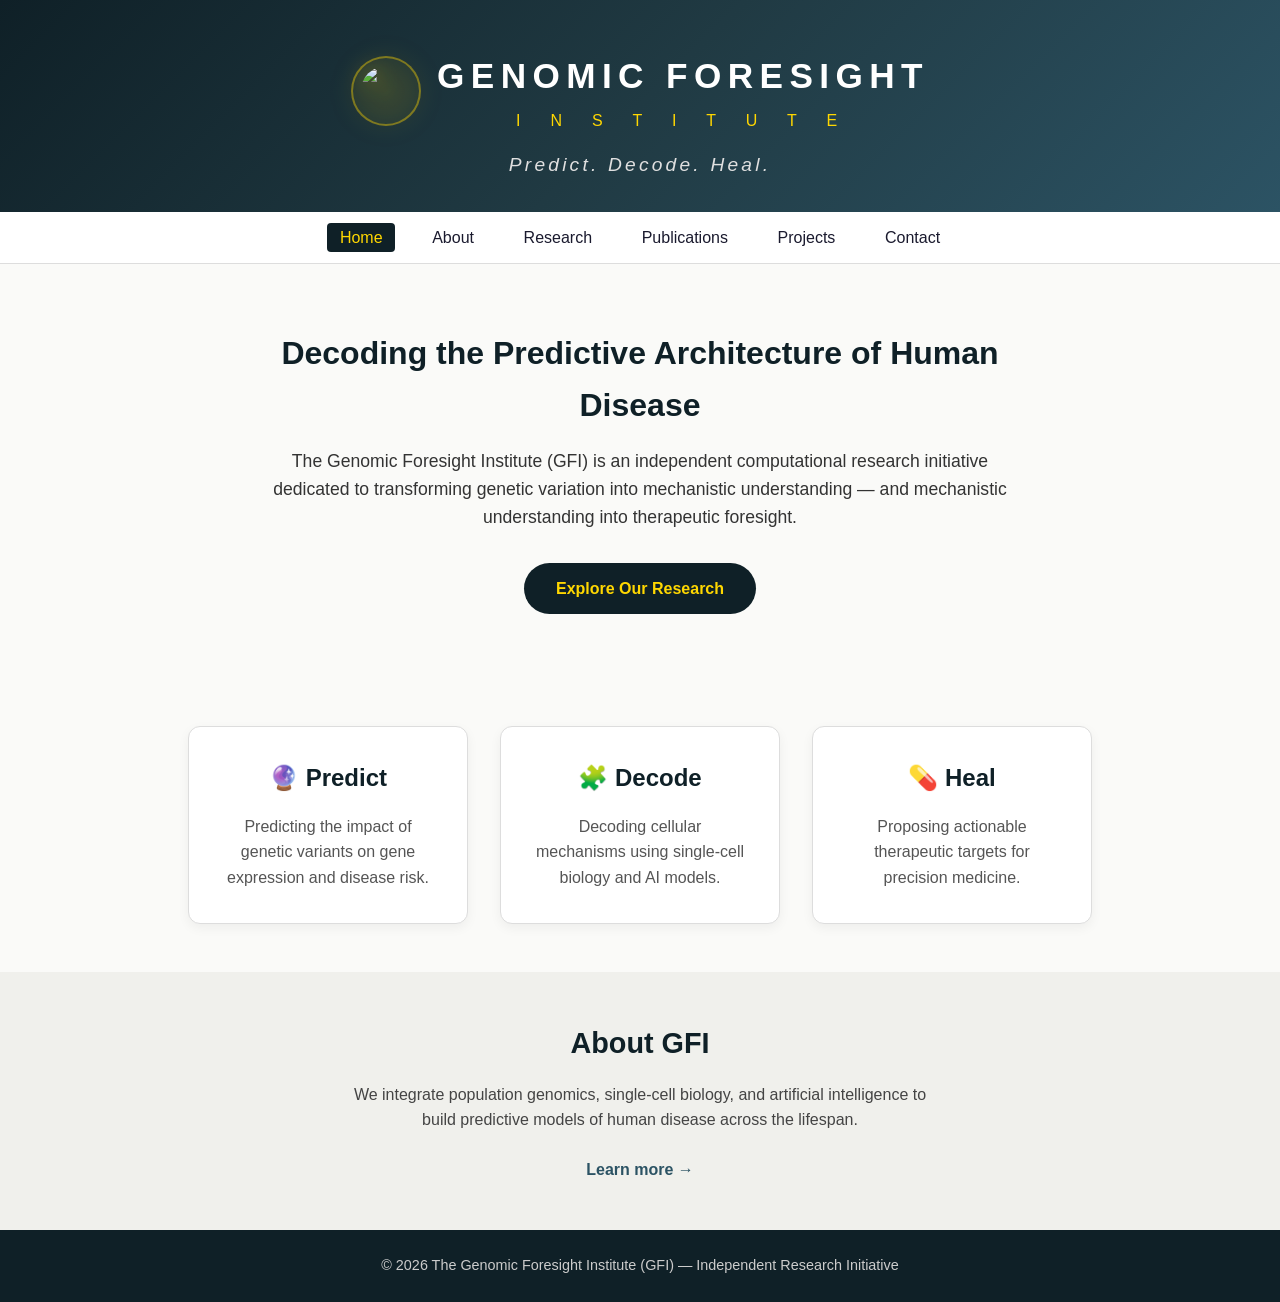
==== index.html @ 3440847d "Update index.html" ====
<!DOCTYPE html>
<html lang="en">
<head>
    <meta charset="UTF-8">
    <meta name="viewport" content="width=device-width, initial-scale=1.0">
    <title>The Genomic Foresight Institute (GFI)</title>
    <link rel="stylesheet" href="css/style.css">
</head>
<body>

    <!-- ========== HEADER WITH LOGO ========== -->
    <header>
        <div class="logo-container">
            <div class="logo">
                <img src="images/gfi-logo.png" alt="GFI Logo" class="logo-dna">
                <div class="logo-text">
                    <h1>GENOMIC FORESIGHT</h1>
                    <p>I N S T I T U T E</p>
                </div>
            </div>
        </div>
        <p class="tagline">Predict. Decode. Heal.</p>
    </header>

    <!-- ========== NAVIGATION ========== -->
    <nav>
        <ul>
            <li><a href="index.html" class="active">Home</a></li>
            <li><a href="about.html">About</a></li>
            <li><a href="research.html">Research</a></li>
            <li><a href="publications.html">Publications</a></li>
            <li><a href="projects.html">Projects</a></li>
            <li><a href="contact.html">Contact</a></li>
        </ul>
    </nav>

    <!-- ========== HERO SECTION ========== -->
    <main>
        <section class="hero">
            <h2>Decoding the Predictive Architecture of Human Disease</h2>
            <p>
                The Genomic Foresight Institute (GFI) is an independent computational research 
                initiative dedicated to transforming genetic variation into mechanistic 
                understanding — and mechanistic understanding into therapeutic foresight.
            </p>
            <a href="research.html" class="btn">Explore Our Research</a>
        </section>

        <!-- ========== THREE PILLARS ========== -->
        <section class="pillars">
            <div class="pillar">
                <h3>🔮 Predict</h3>
                <p>Predicting the impact of genetic variants on gene expression and disease risk.</p>
            </div>
            <div class="pillar">
                <h3>🧩 Decode</h3>
                <p>Decoding cellular mechanisms using single-cell biology and AI models.</p>
            </div>
            <div class="pillar">
                <h3>💊 Heal</h3>
                <p>Proposing actionable therapeutic targets for precision medicine.</p>
            </div>
        </section>

        <!-- ========== ABOUT PREVIEW ========== -->
        <section class="preview">
            <h2>About GFI</h2>
            <p>
                We integrate population genomics, single-cell biology, and artificial intelligence 
                to build predictive models of human disease across the lifespan.
            </p>
            <a href="about.html">Learn more →</a>
        </section>
    </main>

    <!-- ========== FOOTER ========== -->
    <footer>
        <p>© 2026 The Genomic Foresight Institute (GFI) — Independent Research Initiative</p>
    </footer>

</body>
</html>
---- css/style.css ----
/* ========== GENERAL STYLES ========== */
* {
    margin: 0;
    padding: 0;
    box-sizing: border-box;
}

body {
    font-family: 'Segoe UI', 'Helvetica Neue', Arial, sans-serif;
    background-color: #fafaf8;
    color: #1a1a2e;
    line-height: 1.6;
}

/* ========== HEADER & LOGO ========== */
header {
    background: linear-gradient(135deg, #0f2027, #203a43, #2c5364);
    color: #ffffff;
    text-align: center;
    padding: 3rem 1rem 2rem 1rem;
}

.logo-container {
    display: inline-block;
}

.logo {
    display: flex;
    align-items: center;
    gap: 1rem;
    justify-content: center;
}

.logo-dna {
    font-size: 3.5rem;
    filter: drop-shadow(0 0 10px rgba(255, 215, 0, 0.7));
}

.logo-text h1 {
    font-size: 2.2rem;
    letter-spacing: 0.4rem;
    font-weight: 700;
    color: #ffffff;
}

.logo-text p {
    font-size: 1rem;
    letter-spacing: 0.8rem;
    font-weight: 300;
    color: #ffd700;
    margin-top: 0.2rem;
}

.tagline {
    margin-top: 1rem;
    font-style: italic;
    font-size: 1.2rem;
    color: #e0e0e0;
    letter-spacing: 0.2rem;
}

/* ========== NAVIGATION ========== */
nav {
    background-color: #ffffff;
    border-bottom: 1px solid #dddddd;
    text-align: center;
    padding: 0.8rem 0;
    position: sticky;
    top: 0;
    z-index: 100;
}

nav ul {
    list-style: none;
    display: flex;
    flex-wrap: wrap;
    justify-content: center;
    gap: 1.5rem;
}

nav a {
    text-decoration: none;
    color: #1a1a2e;
    font-weight: 500;
    padding: 0.4rem 0.8rem;
    border-radius: 4px;
    transition: background 0.3s;
}

nav a:hover,
nav a.active {
    background-color: #0f2027;
    color: #ffd700;
}

/* ========== HERO ========== */
.hero {
    text-align: center;
    padding: 4rem 1rem;
    max-width: 800px;
    margin: 0 auto;
}

.hero h2 {
    font-size: 2rem;
    margin-bottom: 1rem;
    color: #0f2027;
}

.hero p {
    font-size: 1.1rem;
    margin-bottom: 2rem;
    color: #333333;
}

.btn {
    display: inline-block;
    background-color: #0f2027;
    color: #ffd700;
    padding: 0.8rem 2rem;
    text-decoration: none;
    border-radius: 30px;
    font-weight: 600;
    transition: background 0.3s;
}

.btn:hover {
    background-color: #ffd700;
    color: #0f2027;
}

/* ========== THREE PILLARS ========== */
.pillars {
    display: flex;
    flex-wrap: wrap;
    justify-content: center;
    gap: 2rem;
    padding: 3rem 1rem;
    max-width: 1000px;
    margin: 0 auto;
}

.pillar {
    background-color: #ffffff;
    border: 1px solid #dddddd;
    border-radius: 12px;
    padding: 2rem;
    width: 280px;
    text-align: center;
    box-shadow: 0 4px 12px rgba(0,0,0,0.05);
    transition: transform 0.3s;
}

.pillar:hover {
    transform: translateY(-8px);
}

.pillar h3 {
    font-size: 1.5rem;
    margin-bottom: 1rem;
    color: #0f2027;
}

.pillar p {
    color: #555555;
}

/* ========== PREVIEW ========== */
.preview {
    text-align: center;
    padding: 3rem 1rem;
    background-color: #f0f0ec;
}

.preview h2 {
    font-size: 1.8rem;
    margin-bottom: 1rem;
    color: #0f2027;
}

.preview p {
    max-width: 600px;
    margin: 0 auto 1.5rem auto;
    color: #444444;
}

.preview a {
    color: #2c5364;
    font-weight: 600;
    text-decoration: none;
}

.preview a:hover {
    text-decoration: underline;
}

/* ========== FOOTER ========== */
footer {
    background-color: #0f2027;
    color: #cccccc;
    text-align: center;
    padding: 1.5rem 1rem;
    font-size: 0.9rem;
}
/* ========== PAGE HEADER ========== */
.page-header {
    text-align: center;
    padding: 3rem 1rem 1rem 1rem;
}

.page-header h2 {
    font-size: 2.2rem;
    color: #0f2027;
    margin-bottom: 0.5rem;
}

.page-header p {
    color: #555555;
    font-size: 1.1rem;
}

/* ========== CONTENT SECTION ========== */
.content-section {
    max-width: 800px;
    margin: 0 auto;
    padding: 2rem 1rem;
}

.content-section h3 {
    font-size: 1.5rem;
    color: #0f2027;
    margin-bottom: 1rem;
    border-bottom: 2px solid #ffd700;
    display: inline-block;
    padding-bottom: 0.3rem;
}

.content-section p {
    color: #333333;
    margin-bottom: 1rem;
    font-size: 1.05rem;
}

/* ========== APPROACH LIST ========== */
.approach-list {
    list-style: none;
    padding: 0;
}

.approach-list li {
    background-color: #ffffff;
    border: 1px solid #dddddd;
    border-radius: 8px;
    padding: 1rem;
    margin-bottom: 0.8rem;
    box-shadow: 0 2px 6px rgba(0,0,0,0.04);
}

.approach-list strong {
    color: #2c5364;
}

/* ========== FOUNDER BOX ========== */
.founder-box {
    background-color: #f0f0ec;
    border-radius: 12px;
    padding: 2rem;
}

.founder-details h4 {
    font-size: 1.4rem;
    color: #0f2027;
    margin-bottom: 0.3rem;
}

.founder-role {
    color: #c9a227;
    font-weight: 600;
    letter-spacing: 0.05rem;
    margin-bottom: 1rem;
}

/* ========== CONTACT GRID ========== */
.contact-grid {
    display: flex;
    flex-wrap: wrap;
    justify-content: center;
    gap: 1.5rem;
    max-width: 900px;
    margin: 2rem auto;
    padding: 0 1rem;
}

.contact-card {
    background-color: #ffffff;
    border: 1px solid #dddddd;
    border-radius: 12px;
    padding: 1.5rem;
    width: 250px;
    text-align: center;
    box-shadow: 0 4px 12px rgba(0,0,0,0.05);
    transition: transform 0.3s;
}

.contact-card:hover {
    transform: translateY(-6px);
}

.contact-card h3 {
    font-size: 1.2rem;
    color: #0f2027;
    margin-bottom: 0.8rem;
}

.contact-card a {
    color: #2c5364;
    text-decoration: none;
    font-weight: 500;
    word-break: break-all;
}

.contact-card a:hover {
    text-decoration: underline;
    color: #c9a227;
}

/* ========== RESEARCH GRID ========== */
.research-grid {
    display: flex;
    flex-wrap: wrap;
    justify-content: center;
    gap: 1.5rem;
    max-width: 1000px;
    margin: 2rem auto;
    padding: 0 1rem;
}

.research-card {
    background-color: #ffffff;
    border: 1px solid #dddddd;
    border-radius: 12px;
    padding: 1.8rem;
    width: 280px;
    box-shadow: 0 4px 12px rgba(0,0,0,0.05);
    transition: transform 0.3s;
}

.research-card:hover {
    transform: translateY(-6px);
}

.research-card h3 {
    font-size: 1.3rem;
    color: #0f2027;
    margin-bottom: 0.8rem;
}

.research-card p {
    color: #555555;
    font-size: 0.95rem;
}

/* ========== FLAGSHIP PROJECT ========== */
.flagship {
    background-color: #f0f0ec;
    padding: 3rem 1rem;
    margin-top: 2rem;
}

.flagship-header {
    display: flex;
    align-items: center;
    justify-content: center;
    gap: 1rem;
    flex-wrap: wrap;
    margin-bottom: 2rem;
}

.flagship-header h2 {
    font-size: 2rem;
    color: #0f2027;
}

.status-badge {
    background-color: #c9a227;
    color: #ffffff;
    padding: 0.3rem 1rem;
    border-radius: 20px;
    font-size: 0.85rem;
    font-weight: 600;
    letter-spacing: 0.05rem;
}

.flagship-content {
    max-width: 850px;
    margin: 0 auto;
}

.flagship-content h3 {
    font-size: 1.6rem;
    color: #0f2027;
    text-align: center;
    margin-bottom: 0.5rem;
}

.flagship-subtitle {
    text-align: center;
    font-style: italic;
    color: #2c5364;
    font-size: 1.1rem;
    margin-bottom: 2rem;
}

.flagship-description p {
    color: #333333;
    margin-bottom: 1.2rem;
    font-size: 1.05rem;
}

.component-list {
    list-style: none;
    padding: 0;
    margin-bottom: 2rem;
}

.component-list li {
    background-color: #ffffff;
    border-left: 4px solid #c9a227;
    border-radius: 8px;
    padding: 1rem 1.2rem;
    margin-bottom: 0.8rem;
    box-shadow: 0 2px 6px rgba(0,0,0,0.04);
}

.component-list strong {
    color: #0f2027;
}

/* ========== WORKFLOW ========== */
.workflow {
    background-color: #ffffff;
    border-radius: 12px;
    padding: 1.5rem;
    margin-bottom: 1.5rem;
    box-shadow: 0 4px 12px rgba(0,0,0,0.05);
}

.workflow h4 {
    font-size: 1.2rem;
    color: #0f2027;
    margin-bottom: 1.2rem;
    text-align: center;
}

.workflow-steps {
    display: flex;
    flex-wrap: wrap;
    align-items: center;
    justify-content: center;
    gap: 0.8rem;
}

.step {
    background-color: #f0f0ec;
    border-radius: 8px;
    padding: 1rem;
    text-align: center;
    width: 150px;
}

.step-number {
    display: inline-block;
    background-color: #0f2027;
    color: #ffd700;
    width: 28px;
    height: 28px;
    border-radius: 50%;
    line-height: 28px;
    font-weight: 700;
    margin-bottom: 0.5rem;
}

.step p {
    font-size: 0.85rem;
    color: #444444;
    margin: 0;
}

.step-arrow {
    font-size: 1.5rem;
    color: #c9a227;
    font-weight: 700;
}

/* ========== CONFERENCE NOTE ========== */
.conference-note {
    background-color: #fff8e1;
    border: 1px solid #c9a227;
    border-radius: 8px;
    padding: 1rem 1.5rem;
    text-align: center;
}

.conference-note p {
    margin: 0;
    color: #333333;
}

.conference-note strong {
    color: #0f2027;
}

/* ========== PROJECTS GRID ========== */
.projects-grid {
    display: flex;
    flex-wrap: wrap;
    justify-content: center;
    gap: 1.5rem;
    max-width: 1100px;
    margin: 2rem auto;
    padding: 0 1rem;
}

.project-card {
    background-color: #ffffff;
    border: 1px solid #dddddd;
    border-radius: 12px;
    padding: 1.5rem;
    width: 480px;
    box-shadow: 0 4px 12px rgba(0,0,0,0.05);
    transition: transform 0.3s;
}

.project-card:hover {
    transform: translateY(-6px);
}

.project-header {
    display: flex;
    gap: 0.5rem;
    flex-wrap: wrap;
    margin-bottom: 1rem;
}

.project-tag {
    font-size: 0.75rem;
    font-weight: 600;
    padding: 0.25rem 0.7rem;
    border-radius: 20px;
    letter-spacing: 0.03rem;
}

.tag-ml {
    background-color: #e3f2fd;
    color: #1565c0;
}

.tag-neuro {
    background-color: #f3e5f5;
    color: #7b1fa2;
}

.tag-immuno {
    background-color: #e8f5e9;
    color: #2e7d32;
}

.tag-compbio {
    background-color: #fff3e0;
    color: #e65100;
}

.tag-medicine {
    background-color: #fce4ec;
    color: #c62828;
}

.project-card h3 {
    font-size: 1.15rem;
    color: #0f2027;
    margin-bottom: 0.8rem;
    line-height: 1.4;
}

.project-card p {
    color: #555555;
    font-size: 0.95rem;
    margin-bottom: 1rem;
}

.project-tools {
    display: flex;
    flex-wrap: wrap;
    gap: 0.4rem;
}

.project-tools span {
    background-color: #f0f0ec;
    color: #333333;
    font-size: 0.8rem;
    padding: 0.2rem 0.6rem;
    border-radius: 4px;
}

/* ========== SKILLS ========== */
.skills-container {
    display: flex;
    flex-wrap: wrap;
    gap: 1rem;
    margin-top: 1rem;
}

.skill-category {
    background-color: #ffffff;
    border: 1px solid #dddddd;
    border-radius: 8px;
    padding: 1rem 1.2rem;
    width: 220px;
}

.skill-category h4 {
    color: #0f2027;
    font-size: 1rem;
    margin-bottom: 0.5rem;
    border-bottom: 2px solid #ffd700;
    display: inline-block;
    padding-bottom: 0.2rem;
}

.skill-category p {
    color: #555555;
    font-size: 0.9rem;
    margin: 0;
}

/* ========== PROJECTS GRID — UPDATED ========== */
.projects-grid {
    display: flex;
    flex-wrap: wrap;
    justify-content: center;
    gap: 2.5rem;                    /* فاصله بین کارت‌ها */
    max-width: 1150px;
    margin: 3rem auto;               /* فاصله از بالا و پایین */
    padding: 0 2rem;                 /* فاصله از حاشیه‌های چپ و راست */
}

.project-card {
    background-color: #ffffff;
    border: 2px solid #e0e0e0;       /* خط دور کارت واضح‌تر */
    border-radius: 14px;
    padding: 1.8rem;
    width: 100%;
    max-width: 500px;
    box-shadow: 0 4px 14px rgba(0,0,0,0.06);
    transition: transform 0.3s, border-color 0.3s, box-shadow 0.3s;
    position: relative;
}

.project-card:hover {
    transform: translateY(-8px);
    border-color: #c9a227;           /* خط طلایی هنگام هاور */
    box-shadow: 0 8px 20px rgba(0,0,0,0.1);
}

/* خط جداکننده داخلی بین هدر و متن */
.project-header {
    display: flex;
    gap: 0.5rem;
    flex-wrap: wrap;
    margin-bottom: 1.2rem;
    padding-bottom: 1rem;
    border-bottom: 1px solid #eeeeee;  /* خط ظریف داخل کارت */
}

.project-card h3 {
    font-size: 1.15rem;
    color: #0f2027;
    margin-bottom: 0.8rem;
    line-height: 1.5;
}

.project-card p {
    color: #555555;
    font-size: 0.95rem;
    margin-bottom: 1.2rem;
    line-height: 1.7;
}

/* خط جداکننده قبل از ابزارها */
.project-tools {
    display: flex;
    flex-wrap: wrap;
    gap: 0.5rem;
    padding-top: 1rem;
    border-top: 1px solid #eeeeee;   /* خط ظریف داخل کارت */
}

.project-tools span {
    background-color: #f5f5f2;
    color: #333333;
    font-size: 0.8rem;
    padding: 0.3rem 0.7rem;
    border-radius: 4px;
    border: 1px solid #e0e0e0;
}

/* ========== PAGE HEADER ========== */
.page-header {
    text-align: center;
    padding: 3.5rem 2rem 1.5rem 2rem;
    background-color: #fafaf8;
    border-bottom: 1px solid #e0e0e0;
    margin-bottom: 1rem;
}

.page-header h2 {
    font-size: 2.4rem;
    color: #0f2027;
    margin-bottom: 0.8rem;
    letter-spacing: 0.05rem;
}

.page-header p {
    color: #555555;
    font-size: 1.15rem;
    max-width: 600px;
    margin: 0 auto;
    line-height: 1.7;
}

/* ========== CONTENT SECTION ========== */
.content-section {
    max-width: 850px;
    margin: 0 auto;
    padding: 2.5rem 2rem;
}

.content-section h3 {
    font-size: 1.5rem;
    color: #0f2027;
    margin-bottom: 1.2rem;
    border-bottom: 3px solid #ffd700;
    display: inline-block;
    padding-bottom: 0.4rem;
}

.content-section p {
    color: #333333;
    margin-bottom: 1.2rem;
    font-size: 1.05rem;
    line-height: 1.8;
}

/* ========== SECTION NOTE ========== */
.section-note {
    color: #888888;
    font-size: 0.9rem;
    font-style: italic;
    margin-bottom: 1.5rem;
    border-left: 3px solid #c9a227;
    padding-left: 1rem;
}

/* ========== AFFILIATION BOX ========== */
.affiliation-box {
    background-color: #f0f0ec;
    border-left: 4px solid #c9a227;
    border-radius: 8px;
    padding: 1rem 1.5rem;
    margin: 1rem 0;
}

.affiliation-box p {
    margin: 0;
    color: #333333;
    line-height: 1.6;
}

.affiliation-box strong {
    color: #0f2027;
    font-size: 1.1rem;
}

/* ========== AFFILIATION NOTE ========== */
.affiliation-note {
    margin-top: 1.2rem;
    font-size: 0.9rem;
    color: #666666;
    line-height: 1.7;
    background-color: #fafaf8;
    border-radius: 8px;
    padding: 1rem 1.2rem;
    border: 1px solid #e0e0e0;
}

/* ========== PUBLICATIONS ========== */
.publication-list {
    margin-top: 1rem;
}

.publication-item {
    display: flex;
    gap: 1.2rem;
    background-color: #ffffff;
    border: 2px solid #e0e0e0;
    border-radius: 14px;
    padding: 1.5rem;
    margin-bottom: 1.5rem;
    box-shadow: 0 4px 14px rgba(0,0,0,0.06);
    transition: transform 0.3s, border-color 0.3s, box-shadow 0.3s;
}

.publication-item:hover {
    transform: translateY(-5px);
    border-color: #c9a227;
    box-shadow: 0 8px 20px rgba(0,0,0,0.1);
}

.pub-year {
    background-color: #0f2027;
    color: #ffd700;
    font-weight: 700;
    font-size: 0.9rem;
    padding: 0.3rem 0.9rem;
    border-radius: 20px;
    height: fit-content;
    white-space: nowrap;
    flex-shrink: 0;
}

.pub-content h4 {
    font-size: 1.1rem;
    color: #0f2027;
    margin-bottom: 0.4rem;
    line-height: 1.5;
}

.pub-authors {
    color: #555555;
    font-size: 0.95rem;
    margin-bottom: 0.3rem;
}

.pub-venue {
    color: #888888;
    font-size: 0.85rem;
    font-style: italic;
    margin-bottom: 0.8rem;
    padding-bottom: 0.8rem;
    border-bottom: 1px solid #eeeeee;
}

.pub-links {
    display: flex;
    gap: 1.5rem;
    flex-wrap: wrap;
}

.pub-links a {
    color: #2c5364;
    text-decoration: none;
    font-weight: 500;
    font-size: 0.9rem;
}

.pub-links a:hover {
    text-decoration: underline;
    color: #c9a227;
}

.pub-status {
    color: #c9a227;
    font-weight: 600;
    font-size: 0.9rem;
}

/* ========== CONTACT GRID ========== */
.contact-grid {
    display: flex;
    flex-wrap: wrap;
    justify-content: center;
    gap: 2.5rem;
    max-width: 1000px;
    margin: 3rem auto;
    padding: 0 2rem;
}

.contact-card {
    background-color: #ffffff;
    border: 2px solid #e0e0e0;
    border-radius: 14px;
    padding: 1.8rem;
    width: 100%;
    max-width: 280px;
    text-align: center;
    box-shadow: 0 4px 14px rgba(0,0,0,0.06);
    transition: transform 0.3s, border-color 0.3s, box-shadow 0.3s;
}

.contact-card:hover {
    transform: translateY(-8px);
    border-color: #c9a227;
    box-shadow: 0 8px 20px rgba(0,0,0,0.1);
}

.contact-card h3 {
    font-size: 1.2rem;
    color: #0f2027;
    margin-bottom: 0.8rem;
    padding-bottom: 0.8rem;
    border-bottom: 1px solid #eeeeee;
}

.contact-card a {
    color: #2c5364;
    text-decoration: none;
    font-weight: 500;
    word-break: break-all;
}

.contact-card a:hover {
    text-decoration: underline;
    color: #c9a227;
}

/* ========== LOGO EMOJI ENHANCED ========== */
.logo-dna {
    font-size: 3.8rem;
    display: inline-block;
    background: radial-gradient(circle, rgba(255,215,0,0.15), rgba(255,215,0,0.02));
    border: 2px solid rgba(255, 215, 0, 0.4);
    border-radius: 50%;
    padding: 0.6rem;
    line-height: 1;
    filter: drop-shadow(0 0 12px rgba(255, 215, 0, 0.5));
    transition: transform 0.4s ease, border-color 0.4s ease, box-shadow 0.4s ease;
}

.logo:hover .logo-dna {
    transform: rotate(15deg) scale(1.08);
    border-color: #ffd700;
    box-shadow: 0 0 20px rgba(255, 215, 0, 0.4);
}

/* ========== LOGO ENHANCED WITH DNA IMAGE ========== */
.logo-dna {
    display: inline-block;
    width: 70px;
    height: 70px;
    background-image: url('data:image/svg+xml;utf8,<svg xmlns="http://www.w3.org/2000/svg" viewBox="0 0 100 100"><g fill="none" stroke="%23ffd700" stroke-width="4" stroke-linecap="round"><path d="M20,10 Q40,25 20,40 Q0,55 20,70 Q40,85 20,100"/><path d="M40,10 Q20,25 40,40 Q60,55 40,70 Q20,85 40,100"/></g><g stroke="%23c9a227" stroke-width="2"><line x1="22" y1="20" x2="38" y2="20"/><line x1="18" y1="35" x2="42" y2="35"/><line x1="22" y1="50" x2="38" y2="50"/><line x1="18" y1="65" x2="42" y2="65"/><line x1="22" y1="80" x2="38" y2="80"/><line x1="18" y1="95" x2="42" y2="95"/></g></svg>');
    background-size: contain;
    background-repeat: no-repeat;
    background-position: center;
    font-size: 0; /* ایموجی مخفی شود */
    border-radius: 50%;
    padding: 0;
    filter: drop-shadow(0 0 10px rgba(255, 215, 0, 0.6));
    transition: transform 0.4s ease, filter 0.4s ease;
}

.logo:hover .logo-dna {
    transform: rotate(20deg) scale(1.1);
    filter: drop-shadow(0 0 18px rgba(255, 215, 0, 0.9));
}

/* ========== LOGO IMAGE ========== */
.logo-dna {
    width: 70px;
    height: 70px;
    display: inline-block;
    border-radius: 50%;
    padding: 0.5rem;
    background: radial-gradient(circle, rgba(255,215,0,0.1), rgba(255,215,0,0.02));
    border: 2px solid rgba(255, 215, 0, 0.4);
    filter: drop-shadow(0 0 10px rgba(255, 215, 0, 0.5));
    transition: transform 0.4s ease;
}

.logo:hover .logo-dna {
    transform: rotate(15deg) scale(1.08);
}
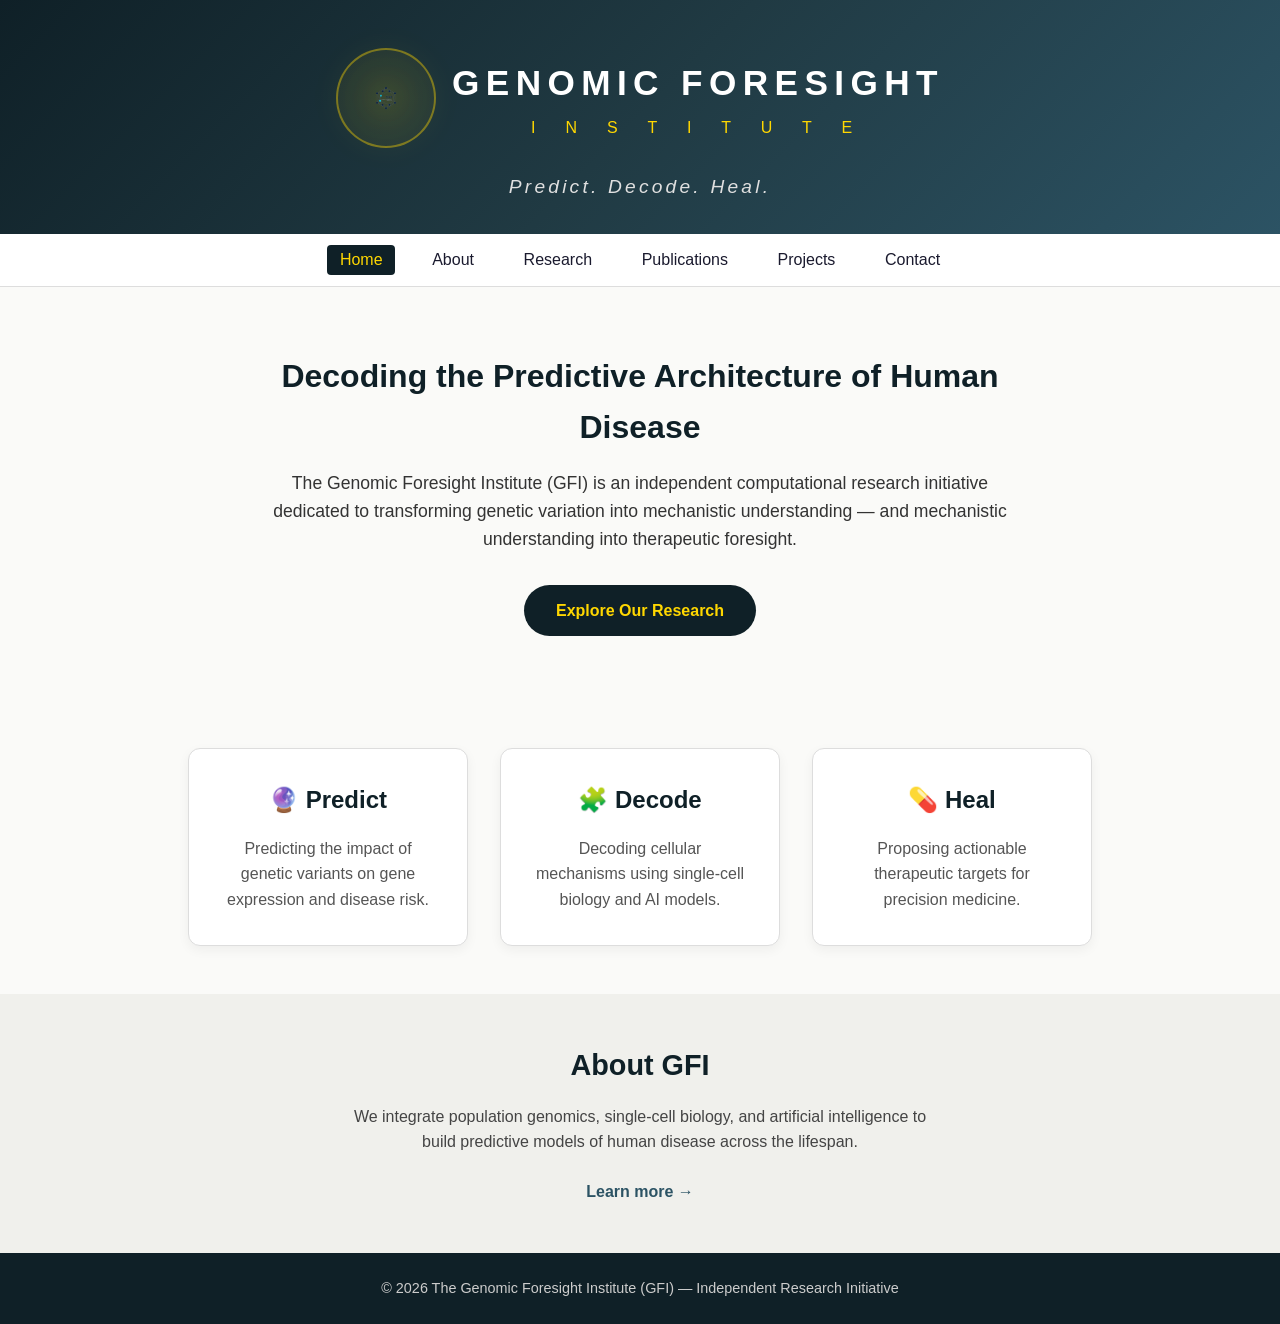
==== commit b2c443a9: "Update index.html" ====
--- a/index.html
+++ b/index.html
@@ -12,7 +12,7 @@
     <header>
         <div class="logo-container">
             <div class="logo">
-                <img src="images/gfi-logo.png" alt="GFI Logo" class="logo-dna">
+                <img src="images/logo.png" alt="GFI Logo" class="logo-dna">
                 <div class="logo-text">
                     <h1>GENOMIC FORESIGHT</h1>
                     <p>I N S T I T U T E</p>
--- a/css/style.css
+++ b/css/style.css
@@ -979,3 +979,31 @@
 .logo:hover .logo-dna {
     transform: rotate(15deg) scale(1.08);
 }
+
+/* ========== CUSTOM GFI LOGO ========== */
+.logo-dna {
+    width: 80px;
+    height: 80px;
+    object-fit: contain;
+    display: inline-block;
+    filter: drop-shadow(0 0 12px rgba(255, 215, 0, 0.4));
+    transition: transform 0.4s ease;
+}
+
+.logo:hover .logo-dna {
+    transform: scale(1.08);
+}
+
+/* ========== CUSTOM GFI LOGO ========== */
+.logo-dna {
+    width: 100px;
+    height: 100px;
+    object-fit: contain;
+    display: inline-block;
+    filter: drop-shadow(0 0 12px rgba(255, 215, 0, 0.4));
+    transition: transform 0.4s ease;
+}
+
+.logo:hover .logo-dna {
+    transform: scale(1.08);
+}
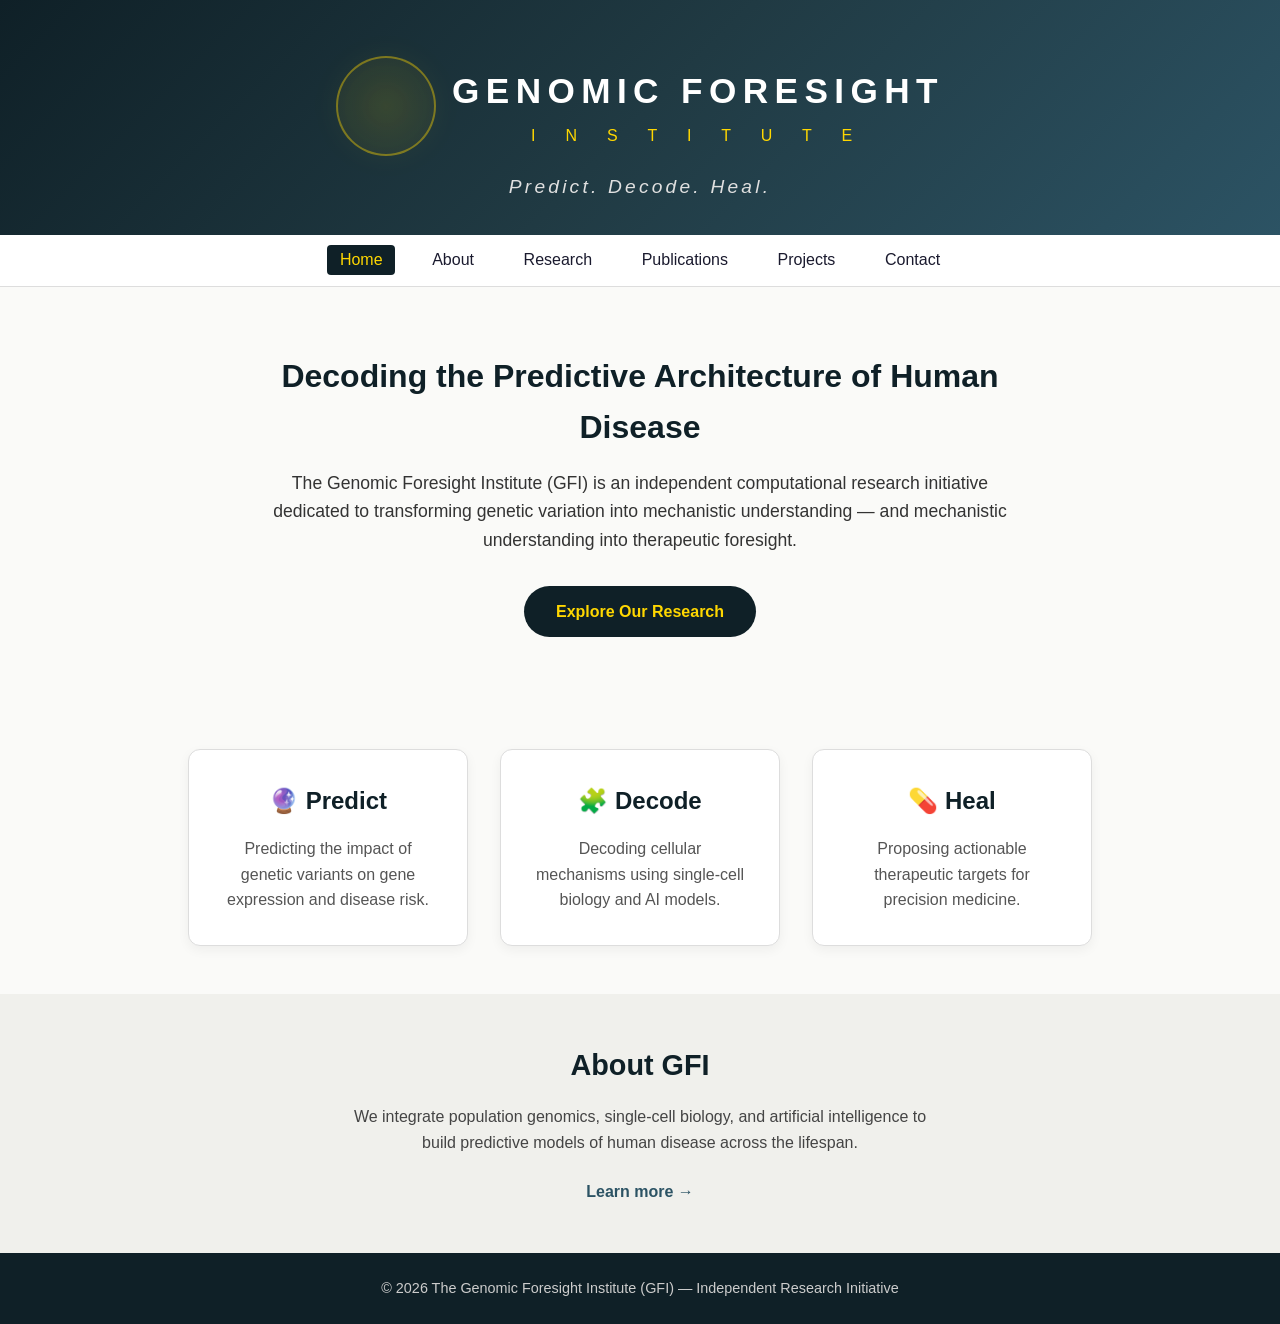
==== commit 8759642c: "Create index.html" ====
--- a/index.html
+++ b/index.html
@@ -12,7 +12,7 @@
     <header>
         <div class="logo-container">
             <div class="logo">
-                <img src="images/logo.png" alt="GFI Logo" class="logo-dna">
+                <span class="logo-dna">🧬</span>
                 <div class="logo-text">
                     <h1>GENOMIC FORESIGHT</h1>
                     <p>I N S T I T U T E</p>
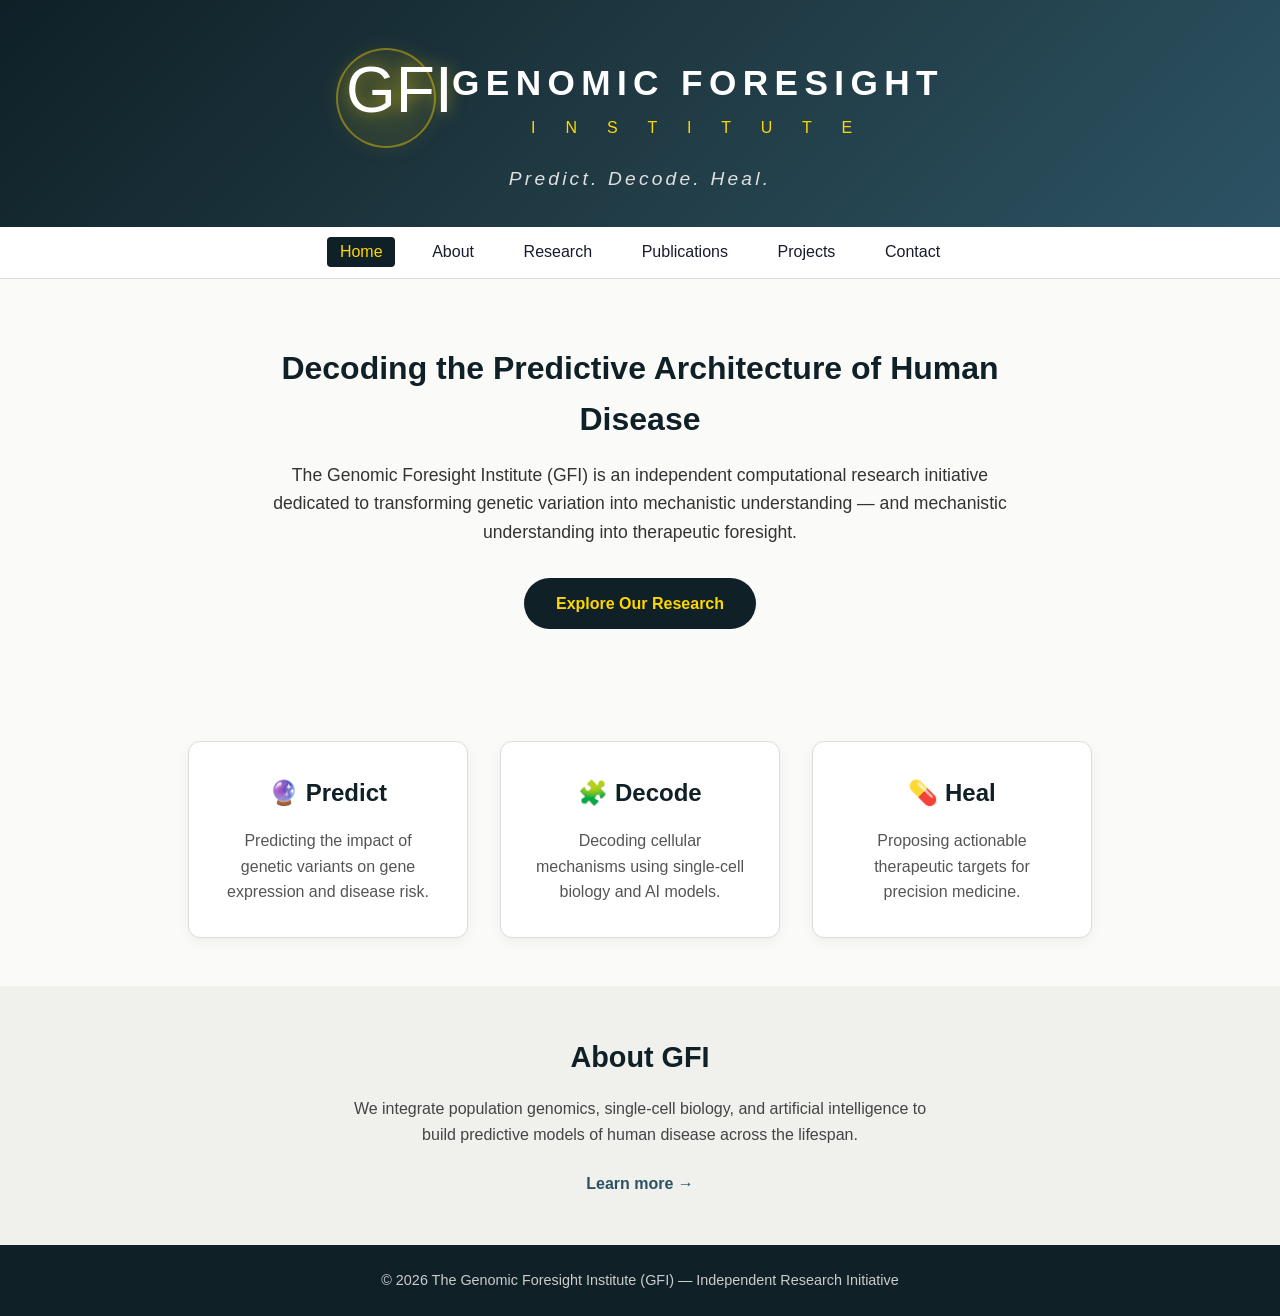
==== commit 1af9f0ba: "Update index.html" ====
--- a/index.html
+++ b/index.html
@@ -12,7 +12,7 @@
     <header>
         <div class="logo-container">
             <div class="logo">
-                <span class="logo-dna">🧬</span>
+                <span class="logo-dna">GFI</span>
                 <div class="logo-text">
                     <h1>GENOMIC FORESIGHT</h1>
                     <p>I N S T I T U T E</p>
--- a/css/style.css
+++ b/css/style.css
@@ -998,7 +998,7 @@
 .logo-dna {
     width: 100px;
     height: 100px;
-    object-fit: contain;
+ی    object-fit: contain;
     display: inline-block;
     filter: drop-shadow(0 0 12px rgba(255, 215, 0, 0.4));
     transition: transform 0.4s ease;
@@ -1007,3 +1007,16 @@
 .logo:hover .logo-dna {
     transform: scale(1.08);
 }
+
+/* ========== LOGO EMOJI ========== */
+.logo-dna {
+    font-size: 4rem;
+    display: inline-block;
+    line-height: 1;
+    filter: drop-shadow(0 0 8px rgba(255, 215, 0, 0.5));
+    transition: transform 0.3s ease;
+}
+
+.logo:hover .logo-dna {
+    transform: scale(1.1);
+}
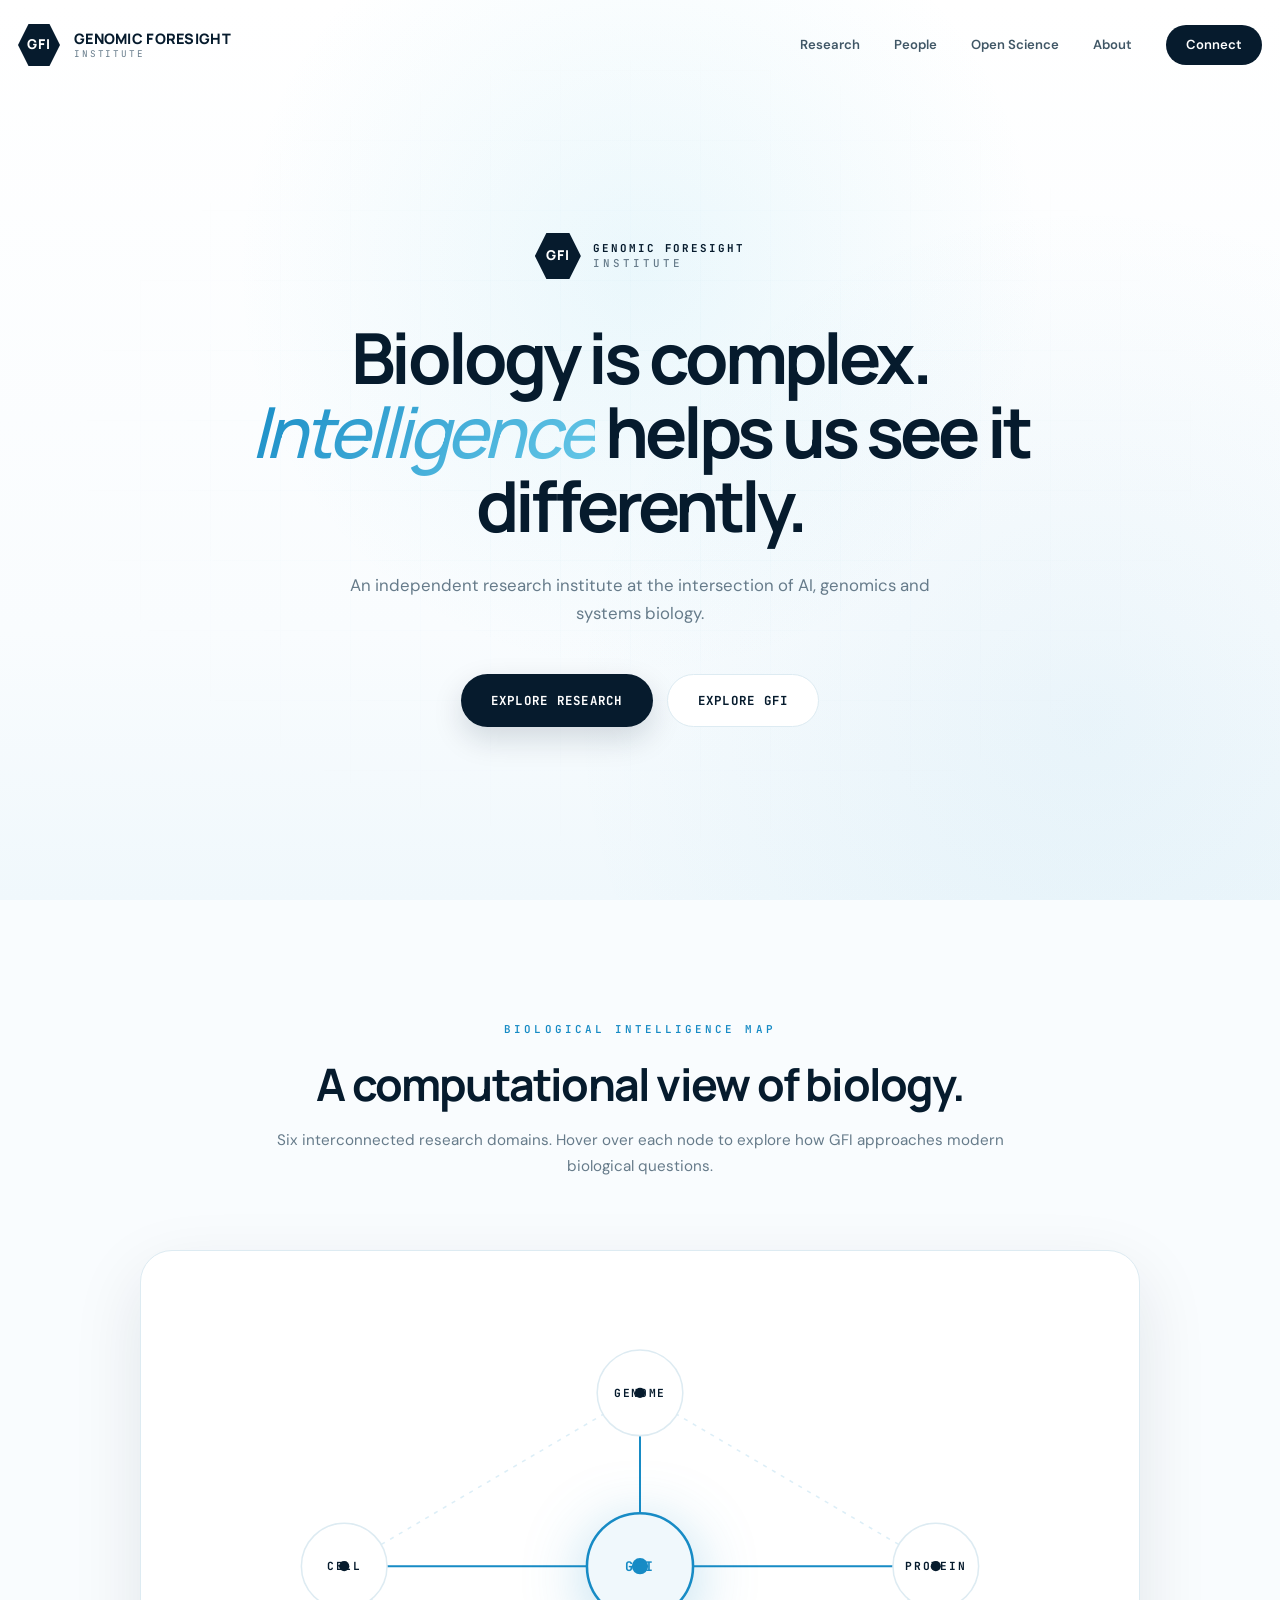
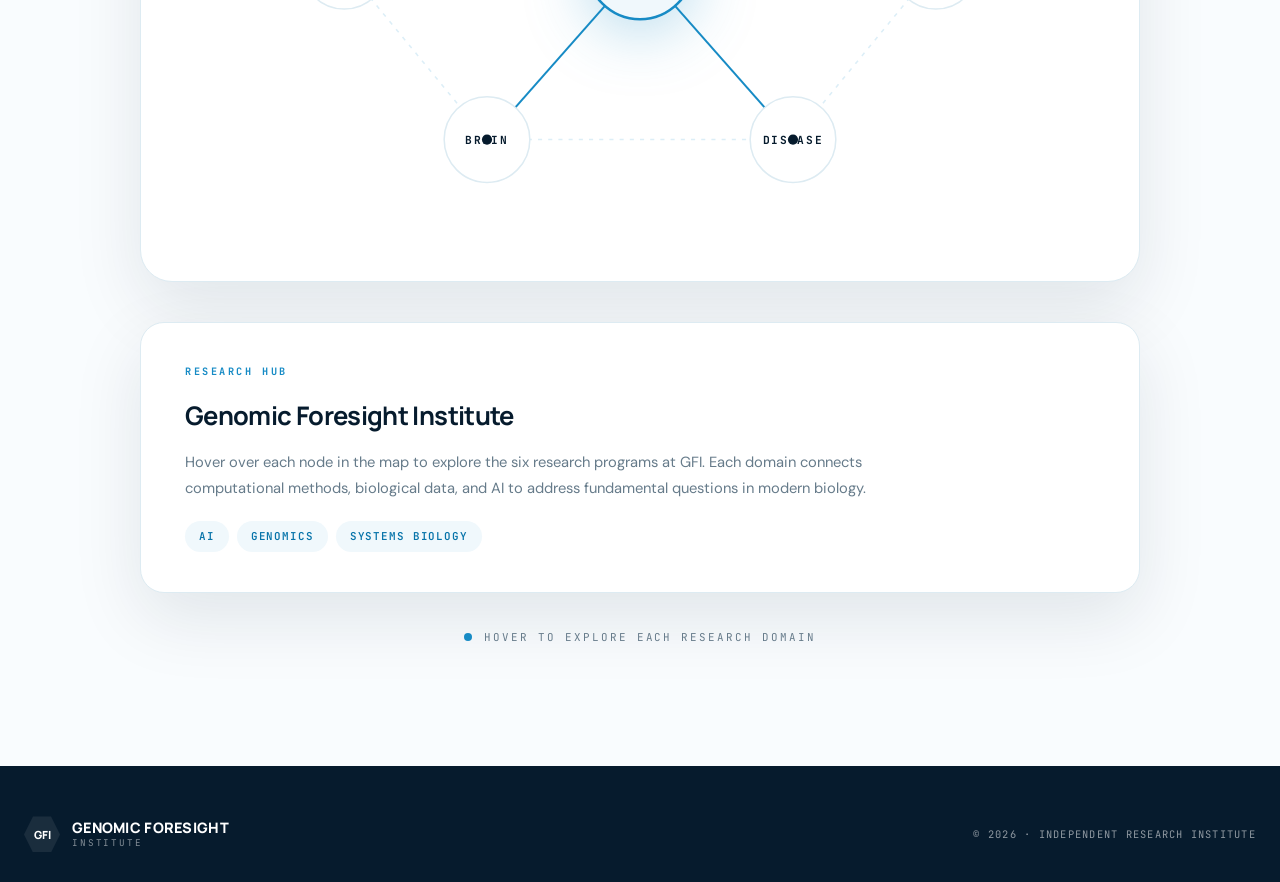
==== commit 3b0f6bd6: "Update index.html" ====
--- a/index.html
+++ b/index.html
@@ -1,82 +1,906 @@
 <!DOCTYPE html>
 <html lang="en">
 <head>
-    <meta charset="UTF-8">
-    <meta name="viewport" content="width=device-width, initial-scale=1.0">
-    <title>The Genomic Foresight Institute (GFI)</title>
-    <link rel="stylesheet" href="css/style.css">
+<meta charset="UTF-8">
+<meta name="viewport" content="width=device-width, initial-scale=1.0">
+<title>Genomic Foresight Institute | GFI</title>
+<meta name="description" content="Genomic Foresight Institute — An independent research institute at the intersection of AI, genomics and systems biology.">
+<link rel="preconnect" href="https://fonts.googleapis.com">
+<link rel="preconnect" href="https://fonts.gstatic.com" crossorigin>
+<link href="https://fonts.googleapis.com/css2?family=DM+Sans:wght@400;500;600;700&family=Manrope:wght@400;500;600;700;800&family=JetBrains+Mono:wght@400;500;700&display=swap" rel="stylesheet">
+<style>
+:root {
+    --navy: #061B2D;
+    --navy-2: #082B45;
+    --blue: #178BC5;
+    --blue-dark: #0874AA;
+    --sky: #67C9E8;
+    --sky-light: #BCEBF7;
+    --white: #FFFFFF;
+    --paper: #F9FCFE;
+    --ice: #F0F8FC;
+    --text: #142B3B;
+    --muted: #667B8A;
+    --line: #DDEBF2;
+    --radius: 24px;
+    --shadow: 0 25px 70px rgba(6, 27, 45, .10);
+    --max: 1240px;
+}
+
+* { margin: 0; padding: 0; box-sizing: border-box; }
+html { scroll-behavior: smooth; }
+
+body {
+    font-family: "DM Sans", sans-serif;
+    background: var(--white);
+    color: var(--text);
+    line-height: 1.7;
+    overflow-x: hidden;
+}
+
+a { color: inherit; text-decoration: none; }
+img { display: block; max-width: 100%; }
+button { font-family: inherit; cursor: pointer; border: none; background: none; }
+
+.container {
+    width: min(var(--max), calc(100% - 48px));
+    margin: auto;
+}
+
+/* =========================================================
+   HEADER (Minimal)
+========================================================= */
+.site-header {
+    position: fixed;
+    top: 0;
+    left: 0;
+    width: 100%;
+    z-index: 1000;
+    padding: 24px 0;
+    transition: background .3s, padding .3s, box-shadow .3s;
+}
+.site-header.scrolled {
+    background: rgba(255,255,255,.92);
+    backdrop-filter: blur(20px);
+    box-shadow: 0 8px 35px rgba(6,27,45,.06);
+    padding: 14px 0;
+}
+
+.navbar {
+    width: min(1320px, calc(100% - 36px));
+    margin: auto;
+    display: flex;
+    align-items: center;
+    justify-content: space-between;
+}
+
+.brand {
+    display: flex;
+    align-items: center;
+    gap: 14px;
+}
+
+.brand-symbol {
+    width: 42px;
+    height: 42px;
+    display: grid;
+    place-items: center;
+    background: var(--navy);
+    color: white;
+    font-family: "Manrope", sans-serif;
+    font-size: .85rem;
+    font-weight: 800;
+    letter-spacing: .05em;
+    clip-path: polygon(25% 0%, 75% 0%, 100% 50%, 75% 100%, 25% 100%, 0% 50%);
+}
+
+.brand-text { display: flex; flex-direction: column; line-height: 1.1; }
+.brand-name {
+    font-family: "Manrope", sans-serif;
+    font-size: .9rem;
+    font-weight: 800;
+    color: var(--navy);
+    letter-spacing: .02em;
+}
+.brand-sub {
+    font-family: "JetBrains Mono", monospace;
+    font-size: .58rem;
+    color: var(--muted);
+    text-transform: uppercase;
+    letter-spacing: .2em;
+    margin-top: 2px;
+}
+
+.nav-links {
+    display: flex;
+    align-items: center;
+    gap: 34px;
+}
+.nav-links a {
+    font-size: .82rem;
+    font-weight: 600;
+    color: #405766;
+    transition: .25s;
+    position: relative;
+}
+.nav-links a:hover { color: var(--blue); }
+.nav-links a:not(.nav-button)::after {
+    content: "";
+    position: absolute;
+    left: 0;
+    bottom: -6px;
+    width: 0;
+    height: 2px;
+    background: var(--blue);
+    transition: .25s;
+}
+.nav-links a:not(.nav-button):hover::after { width: 100%; }
+
+.nav-button {
+    background: var(--navy);
+    color: white !important;
+    padding: 9px 20px;
+    border-radius: 50px;
+    transition: .3s;
+    font-size: .78rem;
+}
+.nav-button:hover {
+    background: var(--blue);
+    transform: translateY(-2px);
+}
+
+/* =========================================================
+   HERO (Minimal & Calm)
+========================================================= */
+.hero {
+    min-height: 100vh;
+    display: flex;
+    align-items: center;
+    justify-content: center;
+    position: relative;
+    overflow: hidden;
+    background:
+        radial-gradient(circle at 50% 30%, rgba(103,201,232,.12), transparent 45%),
+        radial-gradient(circle at 85% 80%, rgba(23,139,197,.06), transparent 40%),
+        linear-gradient(180deg, #FFFFFF 0%, #F9FCFE 70%, #F0F8FC 100%);
+    padding: 140px 0 80px;
+}
+
+.hero-grid-bg {
+    position: absolute;
+    inset: 0;
+    opacity: .4;
+    background-image:
+        linear-gradient(rgba(23,139,197,.04) 1px, transparent 1px),
+        linear-gradient(90deg, rgba(23,139,197,.04) 1px, transparent 1px);
+    background-size: 70px 70px;
+    mask-image: radial-gradient(ellipse at 50% 50%, black 20%, transparent 75%);
+    -webkit-mask-image: radial-gradient(ellipse at 50% 50%, black 20%, transparent 75%);
+}
+
+.hero-content {
+    position: relative;
+    z-index: 2;
+    text-align: center;
+    max-width: 1100px;
+    margin: auto;
+    padding: 0 20px;
+}
+
+.hero-brand {
+    display: inline-flex;
+    align-items: center;
+    gap: 12px;
+    margin-bottom: 42px;
+}
+
+.hero-brand-symbol {
+    width: 46px;
+    height: 46px;
+    display: grid;
+    place-items: center;
+    background: var(--navy);
+    color: white;
+    font-family: "Manrope", sans-serif;
+    font-size: .85rem;
+    font-weight: 800;
+    letter-spacing: .05em;
+    clip-path: polygon(25% 0%, 75% 0%, 100% 50%, 75% 100%, 25% 100%, 0% 50%);
+}
+
+.hero-brand-text {
+    font-family: "JetBrains Mono", monospace;
+    font-size: .68rem;
+    font-weight: 500;
+    color: var(--muted);
+    text-transform: uppercase;
+    letter-spacing: .28em;
+    text-align: left;
+    line-height: 1.4;
+}
+.hero-brand-text strong {
+    display: block;
+    color: var(--navy);
+    font-weight: 700;
+    letter-spacing: .18em;
+}
+
+.hero-title {
+    font-family: "Manrope", sans-serif;
+    font-size: clamp(2.4rem, 5.5vw, 5rem);
+    line-height: 1.05;
+    letter-spacing: -.055em;
+    color: var(--navy);
+    font-weight: 700;
+    max-width: 950px;
+    margin: 0 auto 28px;
+}
+.hero-title span {
+    color: var(--blue);
+    font-style: italic;
+    font-weight: 500;
+    background: linear-gradient(135deg, var(--blue), var(--sky));
+    -webkit-background-clip: text;
+    -webkit-text-fill-color: transparent;
+    background-clip: text;
+}
+
+.hero-subtitle {
+    font-size: 1.05rem;
+    color: var(--muted);
+    max-width: 620px;
+    margin: 0 auto 46px;
+    line-height: 1.7;
+}
+
+.hero-actions {
+    display: flex;
+    flex-wrap: wrap;
+    gap: 14px;
+    justify-content: center;
+}
+
+.btn {
+    display: inline-flex;
+    align-items: center;
+    justify-content: center;
+    gap: 10px;
+    padding: 15px 30px;
+    border-radius: 60px;
+    font-size: .78rem;
+    font-weight: 700;
+    font-family: "JetBrains Mono", monospace;
+    letter-spacing: .1em;
+    text-transform: uppercase;
+    transition: .3s;
+}
+
+.btn-primary {
+    background: var(--navy);
+    color: white;
+    box-shadow: 0 12px 30px rgba(6,27,45,.15);
+}
+.btn-primary:hover {
+    background: var(--blue);
+    transform: translateY(-3px);
+    box-shadow: 0 16px 40px rgba(23,139,197,.3);
+}
+
+.btn-outline {
+    border: 1px solid var(--line);
+    background: white;
+    color: var(--navy);
+}
+.btn-outline:hover {
+    border-color: var(--blue);
+    color: var(--blue);
+    transform: translateY(-3px);
+}
+
+/* =========================================================
+   BIOLOGICAL INTELLIGENCE MAP
+========================================================= */
+.map-section {
+    padding: 120px 0;
+    background: var(--paper);
+    position: relative;
+    overflow: hidden;
+}
+
+.map-header {
+    text-align: center;
+    max-width: 750px;
+    margin: 0 auto 70px;
+}
+
+.map-label {
+    font-family: "JetBrains Mono", monospace;
+    font-size: .68rem;
+    font-weight: 600;
+    color: var(--blue);
+    letter-spacing: .28em;
+    text-transform: uppercase;
+    margin-bottom: 20px;
+}
+
+.map-title {
+    font-family: "Manrope", sans-serif;
+    font-size: clamp(1.8rem, 3.5vw, 2.8rem);
+    line-height: 1.15;
+    letter-spacing: -.04em;
+    color: var(--navy);
+    margin-bottom: 18px;
+}
+
+.map-desc {
+    color: var(--muted);
+    font-size: .95rem;
+    line-height: 1.7;
+}
+
+.map-container {
+    max-width: 1000px;
+    margin: 0 auto;
+    position: relative;
+    background: white;
+    border: 1px solid var(--line);
+    border-radius: 32px;
+    padding: 50px 40px;
+    box-shadow: var(--shadow);
+}
+
+.bio-map {
+    width: 100%;
+    height: auto;
+    display: block;
+    overflow: visible;
+}
+
+/* SVG Node Styles */
+.map-node {
+    cursor: pointer;
+    transition: transform .35s ease;
+}
+
+.map-node circle {
+    transition: all .35s ease;
+}
+
+.map-node text {
+    font-family: "JetBrains Mono", monospace;
+    font-size: 11px;
+    font-weight: 700;
+    fill: var(--navy);
+    letter-spacing: .15em;
+    text-transform: uppercase;
+    text-anchor: middle;
+    pointer-events: none;
+    transition: fill .3s;
+}
+
+.map-node .node-bg {
+    fill: white;
+    stroke: var(--line);
+    stroke-width: 1.5;
+    transition: all .35s ease;
+}
+
+.map-node .node-core {
+    fill: var(--navy);
+    transition: all .35s ease;
+}
+
+.map-node:hover .node-bg {
+    stroke: var(--blue);
+    stroke-width: 2;
+    filter: drop-shadow(0 8px 20px rgba(23,139,197,.25));
+}
+
+.map-node:hover .node-core {
+    fill: var(--blue);
+}
+
+.map-node.active .node-bg {
+    stroke: var(--blue);
+    stroke-width: 2.5;
+    fill: var(--ice);
+    filter: drop-shadow(0 12px 30px rgba(23,139,197,.3));
+}
+
+.map-node.active .node-core {
+    fill: var(--blue);
+    r: 8;
+}
+
+.map-node.active text {
+    fill: var(--blue);
+}
+
+.map-edge {
+    stroke: rgba(23,139,197,.15);
+    stroke-width: 1.5;
+    fill: none;
+    stroke-dasharray: 4 6;
+    transition: stroke .35s;
+}
+
+.map-edge.active {
+    stroke: var(--blue);
+    stroke-width: 2;
+    stroke-dasharray: none;
+}
+
+/* Info Panel */
+.map-info {
+    max-width: 1000px;
+    margin: 40px auto 0;
+    background: white;
+    border: 1px solid var(--line);
+    border-radius: 24px;
+    padding: 40px 44px;
+    box-shadow: var(--shadow);
+    min-height: 180px;
+    transition: all .4s ease;
+}
+
+.map-info-label {
+    font-family: "JetBrains Mono", monospace;
+    font-size: .64rem;
+    font-weight: 700;
+    color: var(--blue);
+    letter-spacing: .25em;
+    text-transform: uppercase;
+    margin-bottom: 14px;
+}
+
+.map-info h3 {
+    font-family: "Manrope", sans-serif;
+    font-size: 1.6rem;
+    color: var(--navy);
+    letter-spacing: -.025em;
+    margin-bottom: 12px;
+}
+
+.map-info p {
+    color: var(--muted);
+    font-size: .92rem;
+    line-height: 1.75;
+    margin-bottom: 20px;
+    max-width: 720px;
+}
+
+.map-tags {
+    display: flex;
+    flex-wrap: wrap;
+    gap: 8px;
+}
+
+.map-tag {
+    padding: 6px 14px;
+    background: var(--ice);
+    color: var(--blue-dark);
+    font-family: "JetBrains Mono", monospace;
+    font-size: .68rem;
+    font-weight: 600;
+    letter-spacing: .08em;
+    border-radius: 30px;
+    text-transform: uppercase;
+}
+
+.map-hint {
+    text-align: center;
+    margin-top: 35px;
+    font-family: "JetBrains Mono", monospace;
+    font-size: .68rem;
+    color: var(--muted);
+    letter-spacing: .18em;
+    text-transform: uppercase;
+    display: flex;
+    align-items: center;
+    justify-content: center;
+    gap: 12px;
+}
+
+.map-hint-dot {
+    width: 8px;
+    height: 8px;
+    border-radius: 50%;
+    background: var(--blue);
+    animation: pulse 2s ease-in-out infinite;
+}
+
+@keyframes pulse {
+    0%, 100% { opacity: 1; transform: scale(1); }
+    50% { opacity: .5; transform: scale(1.4); }
+}
+
+/* =========================================================
+   FOOTER
+========================================================= */
+footer {
+    background: var(--navy);
+    color: rgba(255,255,255,.55);
+    padding: 50px 0 30px;
+}
+
+.footer-inner {
+    display: flex;
+    align-items: center;
+    justify-content: space-between;
+    gap: 20px;
+    flex-wrap: wrap;
+}
+
+.footer-brand {
+    display: flex;
+    align-items: center;
+    gap: 12px;
+}
+
+.footer-symbol {
+    width: 36px;
+    height: 36px;
+    display: grid;
+    place-items: center;
+    background: rgba(255,255,255,.08);
+    color: white;
+    font-family: "Manrope", sans-serif;
+    font-size: .7rem;
+    font-weight: 800;
+    clip-path: polygon(25% 0%, 75% 0%, 100% 50%, 75% 100%, 25% 100%, 0% 50%);
+}
+
+.footer-copy {
+    font-family: "JetBrains Mono", monospace;
+    font-size: .65rem;
+    letter-spacing: .12em;
+    text-transform: uppercase;
+}
+
+/* =========================================================
+   REVEAL
+========================================================= */
+.reveal {
+    opacity: 0;
+    transform: translateY(25px);
+    transition: opacity .8s ease, transform .8s ease;
+}
+.reveal.visible {
+    opacity: 1;
+    transform: translateY(0);
+}
+
+/* =========================================================
+   RESPONSIVE
+========================================================= */
+@media (max-width: 900px) {
+    .nav-links { display: none; }
+    .map-container { padding: 30px 20px; }
+    .map-info { padding: 30px 28px; }
+}
+
+@media (max-width: 600px) {
+    .container { width: calc(100% - 30px); }
+    .hero { padding: 120px 0 60px; min-height: auto; }
+    .hero-brand-text { font-size: .58rem; letter-spacing: .2em; }
+    .hero-title { font-size: clamp(2rem, 9vw, 2.8rem); }
+    .hero-subtitle { font-size: .95rem; }
+    .map-section { padding: 80px 0; }
+    .map-container { padding: 20px 12px; border-radius: 20px; }
+    .map-node text { font-size: 9px; letter-spacing: .1em; }
+    .map-info { padding: 24px 20px; }
+    .map-info h3 { font-size: 1.3rem; }
+    .footer-inner { flex-direction: column; align-items: flex-start; }
+}
+
+@media (prefers-reduced-motion: reduce) {
+    *,
+    *::before,
+    *::after {
+        animation-duration: .01ms !important;
+        transition-duration: .01ms !important;
+    }
+}
+</style>
 </head>
 <body>
 
-    <!-- ========== HEADER WITH LOGO ========== -->
-    <header>
-        <div class="logo-container">
-            <div class="logo">
-                <span class="logo-dna">GFI</span>
-                <div class="logo-text">
-                    <h1>GENOMIC FORESIGHT</h1>
-                    <p>I N S T I T U T E</p>
+<!-- =========================================================
+     HEADER
+========================================================= -->
+<header class="site-header" id="siteHeader">
+    <nav class="navbar">
+        <a href="/" class="brand">
+            <div class="brand-symbol">GFI</div>
+            <div class="brand-text">
+                <span class="brand-name">GENOMIC FORESIGHT</span>
+                <span class="brand-sub">Institute</span>
+            </div>
+        </a>
+        <div class="nav-links">
+            <a href="#research">Research</a>
+            <a href="#people">People</a>
+            <a href="#open-science">Open Science</a>
+            <a href="#about">About</a>
+            <a href="#contact" class="nav-button">Connect</a>
+        </div>
+    </nav>
+</header>
+
+<!-- =========================================================
+     HERO
+========================================================= -->
+<section class="hero">
+    <div class="hero-grid-bg"></div>
+    <div class="hero-content">
+        <div class="hero-brand reveal">
+            <div class="hero-brand-symbol">GFI</div>
+            <div class="hero-brand-text">
+                <strong>GENOMIC FORESIGHT</strong>
+                Institute
+            </div>
+        </div>
+
+        <h1 class="hero-title reveal">
+            Biology is complex.<br>
+            <span>Intelligence</span> helps us see it differently.
+        </h1>
+
+        <p class="hero-subtitle reveal">
+            An independent research institute at the intersection of AI, genomics and systems biology.
+        </p>
+
+        <div class="hero-actions reveal">
+            <a href="#research" class="btn btn-primary">Explore Research</a>
+            <a href="#about" class="btn btn-outline">Explore GFI</a>
+        </div>
+    </div>
+</section>
+
+<!-- =========================================================
+     BIOLOGICAL INTELLIGENCE MAP
+========================================================= -->
+<section class="map-section" id="research">
+    <div class="container">
+        <div class="map-header reveal">
+            <div class="map-label">Biological Intelligence Map</div>
+            <h2 class="map-title">A computational view of biology.</h2>
+            <p class="map-desc">
+                Six interconnected research domains. Hover over each node to explore how GFI approaches modern biological questions.
+            </p>
+        </div>
+
+        <div class="map-container reveal">
+            <svg class="bio-map" viewBox="0 0 900 520" xmlns="http://www.w3.org/2000/svg">
+                <!-- Edges (lines connecting nodes) -->
+                <g id="edges">
+                    <!-- Center to nodes -->
+                    <line class="map-edge" data-edge="center-genome" x1="450" y1="260" x2="450" y2="90"/>
+                    <line class="map-edge" data-edge="center-cell" x1="450" y1="260" x2="160" y2="260"/>
+                    <line class="map-edge" data-edge="center-protein" x1="450" y1="260" x2="740" y2="260"/>
+                    <line class="map-edge" data-edge="center-brain" x1="450" y1="260" x2="300" y2="430"/>
+                    <line class="map-edge" data-edge="center-disease" x1="450" y1="260" x2="600" y2="430"/>
+                    <!-- Cross connections -->
+                    <line class="map-edge" data-edge="genome-cell" x1="450" y1="90" x2="160" y2="260"/>
+                    <line class="map-edge" data-edge="genome-protein" x1="450" y1="90" x2="740" y2="260"/>
+                    <line class="map-edge" data-edge="cell-brain" x1="160" y1="260" x2="300" y2="430"/>
+                    <line class="map-edge" data-edge="protein-disease" x1="740" y1="260" x2="600" y2="430"/>
+                    <line class="map-edge" data-edge="brain-disease" x1="300" y1="430" x2="600" y2="430"/>
+                </g>
+
+                <!-- Nodes -->
+                <g id="nodes">
+                    <!-- GENOME -->
+                    <g class="map-node" data-node="genome" transform="translate(450, 90)">
+                        <circle class="node-bg" r="42"/>
+                        <circle class="node-core" r="5"/>
+                        <text y="4">GENOME</text>
+                    </g>
+
+                    <!-- CELL -->
+                    <g class="map-node" data-node="cell" transform="translate(160, 260)">
+                        <circle class="node-bg" r="42"/>
+                        <circle class="node-core" r="5"/>
+                        <text y="4">CELL</text>
+                    </g>
+
+                    <!-- CENTER (GFI) -->
+                    <g class="map-node active" data-node="center" transform="translate(450, 260)">
+                        <circle class="node-bg" r="52"/>
+                        <circle class="node-core" r="7"/>
+                        <text y="5" style="font-size:13px;">GFI</text>
+                    </g>
+
+                    <!-- PROTEIN -->
+                    <g class="map-node" data-node="protein" transform="translate(740, 260)">
+                        <circle class="node-bg" r="42"/>
+                        <circle class="node-core" r="5"/>
+                        <text y="4">PROTEIN</text>
+                    </g>
+
+                    <!-- BRAIN -->
+                    <g class="map-node" data-node="brain" transform="translate(300, 430)">
+                        <circle class="node-bg" r="42"/>
+                        <circle class="node-core" r="5"/>
+                        <text y="4">BRAIN</text>
+                    </g>
+
+                    <!-- DISEASE -->
+                    <g class="map-node" data-node="disease" transform="translate(600, 430)">
+                        <circle class="node-bg" r="42"/>
+                        <circle class="node-core" r="5"/>
+                        <text y="4">DISEASE</text>
+                    </g>
+                </g>
+            </svg>
+        </div>
+
+        <!-- Info Panel -->
+        <div class="map-info reveal" id="mapInfo">
+            <div class="map-info-label" id="infoLabel">Research Hub</div>
+            <h3 id="infoTitle">Genomic Foresight Institute</h3>
+            <p id="infoDesc">
+                Hover over each node in the map to explore the six research programs at GFI. Each domain connects computational methods, biological data, and AI to address fundamental questions in modern biology.
+            </p>
+            <div class="map-tags" id="infoTags">
+                <span class="map-tag">AI</span>
+                <span class="map-tag">Genomics</span>
+                <span class="map-tag">Systems Biology</span>
+            </div>
+        </div>
+
+        <div class="map-hint reveal">
+            <span class="map-hint-dot"></span>
+            Hover to explore each research domain
+        </div>
+    </div>
+</section>
+
+<!-- =========================================================
+     FOOTER
+========================================================= -->
+<footer>
+    <div class="container">
+        <div class="footer-inner">
+            <div class="footer-brand">
+                <div class="footer-symbol">GFI</div>
+                <div class="brand-text">
+                    <span class="brand-name" style="color:white;">GENOMIC FORESIGHT</span>
+                    <span class="brand-sub" style="color:rgba(255,255,255,.5);">Institute</span>
                 </div>
             </div>
+            <div class="footer-copy">
+                © 2026 · Independent Research Institute
+            </div>
         </div>
-        <p class="tagline">Predict. Decode. Heal.</p>
-    </header>
-
-    <!-- ========== NAVIGATION ========== -->
-    <nav>
-        <ul>
-            <li><a href="index.html" class="active">Home</a></li>
-            <li><a href="about.html">About</a></li>
-            <li><a href="research.html">Research</a></li>
-            <li><a href="publications.html">Publications</a></li>
-            <li><a href="projects.html">Projects</a></li>
-            <li><a href="contact.html">Contact</a></li>
-        </ul>
-    </nav>
-
-    <!-- ========== HERO SECTION ========== -->
-    <main>
-        <section class="hero">
-            <h2>Decoding the Predictive Architecture of Human Disease</h2>
-            <p>
-                The Genomic Foresight Institute (GFI) is an independent computational research 
-                initiative dedicated to transforming genetic variation into mechanistic 
-                understanding — and mechanistic understanding into therapeutic foresight.
-            </p>
-            <a href="research.html" class="btn">Explore Our Research</a>
-        </section>
-
-        <!-- ========== THREE PILLARS ========== -->
-        <section class="pillars">
-            <div class="pillar">
-                <h3>🔮 Predict</h3>
-                <p>Predicting the impact of genetic variants on gene expression and disease risk.</p>
-            </div>
-            <div class="pillar">
-                <h3>🧩 Decode</h3>
-                <p>Decoding cellular mechanisms using single-cell biology and AI models.</p>
-            </div>
-            <div class="pillar">
-                <h3>💊 Heal</h3>
-                <p>Proposing actionable therapeutic targets for precision medicine.</p>
-            </div>
-        </section>
-
-        <!-- ========== ABOUT PREVIEW ========== -->
-        <section class="preview">
-            <h2>About GFI</h2>
-            <p>
-                We integrate population genomics, single-cell biology, and artificial intelligence 
-                to build predictive models of human disease across the lifespan.
-            </p>
-            <a href="about.html">Learn more →</a>
-        </section>
-    </main>
-
-    <!-- ========== FOOTER ========== -->
-    <footer>
-        <p>© 2026 The Genomic Foresight Institute (GFI) — Independent Research Initiative</p>
-    </footer>
+    </div>
+</footer>
+
+<!-- =========================================================
+     JAVASCRIPT
+========================================================= -->
+<script>
+// =========================================================
+// HEADER SCROLL
+// =========================================================
+const header = document.getElementById('siteHeader');
+window.addEventListener('scroll', () => {
+    if (window.scrollY > 30) {
+        header.classList.add('scrolled');
+    } else {
+        header.classList.remove('scrolled');
+    }
+});
+
+// =========================================================
+// REVEAL ON SCROLL
+// =========================================================
+const revealElements = document.querySelectorAll('.reveal');
+const observer = new IntersectionObserver(
+    entries => {
+        entries.forEach(entry => {
+            if (entry.isIntersecting) {
+                entry.target.classList.add('visible');
+                observer.unobserve(entry.target);
+            }
+        });
+    },
+    { threshold: 0.12, rootMargin: '0px 0px -30px 0px' }
+);
+revealElements.forEach(el => observer.observe(el));
+
+// =========================================================
+// BIOLOGICAL INTELLIGENCE MAP — INTERACTIVE
+// =========================================================
+const nodeData = {
+    genome: {
+        label: 'Research Program 01',
+        title: 'Computational Genomics',
+        desc: 'Multi-scale genomic interpretation, variant analysis, population genetics, and single-cell genomics. GFI develops computational frameworks that transform raw genomic data into biological insight.',
+        tags: ['Cancer Genomics', 'Population Genetics', 'Single-Cell', 'Spatial Biology']
+    },
+    cell: {
+        label: 'Research Program 02',
+        title: 'Single-Cell Systems',
+        desc: 'Understanding cellular heterogeneity through graph-based representation learning, cell-state modeling, and multi-omics integration.',
+        tags: ['Single-Cell', 'Graph Learning', 'Multi-Omics', 'Cell States']
+    },
+    protein: {
+        label: 'Research Program 03',
+        title: 'Structural & Systems Biology',
+        desc: 'From protein structure to biological networks. Modeling molecular interactions, regulatory systems, and emergent biological behavior.',
+        tags: ['Protein Structure', 'Networks', 'Causal Mechanisms', 'Systems']
+    },
+    brain: {
+        label: 'Research Program 04',
+        title: 'NeuroAI',
+        desc: 'Computational approaches to brain data, neural representation learning, and AI-driven analysis of neuroscience datasets across scales.',
+        tags: ['Brain Data', 'Neural Representation', 'NeuroAI', 'EEG & fMRI']
+    },
+    disease: {
+        label: 'Research Program 05',
+        title: 'Computational Medicine',
+        desc: 'Disease modeling, precision medicine, and clinical AI. Translating computational biology into clinically meaningful frameworks.',
+        tags: ['Disease Modeling', 'Precision Medicine', 'Clinical AI', 'Translational']
+    },
+    center: {
+        label: 'Research Hub',
+        title: 'Genomic Foresight Institute',
+        desc: 'Hover over each node in the map to explore the six research programs at GFI. Each domain connects computational methods, biological data, and AI to address fundamental questions in modern biology.',
+        tags: ['AI', 'Genomics', 'Systems Biology']
+    }
+};
+
+const infoLabel = document.getElementById('infoLabel');
+const infoTitle = document.getElementById('infoTitle');
+const infoDesc = document.getElementById('infoDesc');
+const infoTags = document.getElementById('infoTags');
+
+const allNodes = document.querySelectorAll('.map-node');
+const allEdges = document.querySelectorAll('.map-edge');
+
+let currentActive = 'center';
+
+function updateMap(nodeKey) {
+    const data = nodeData[nodeKey];
+    if (!data) return;
+
+    infoLabel.textContent = data.label;
+    infoTitle.textContent = data.title;
+    infoDesc.textContent = data.desc;
+    infoTags.innerHTML = data.tags
+        .map(tag => `<span class="map-tag">${tag}</span>`)
+        .join('');
+
+    allNodes.forEach(n => {
+        n.classList.toggle('active', n.dataset.node === nodeKey);
+    });
+
+    allEdges.forEach(edge => {
+        const edgeKey = edge.dataset.edge;
+        const isActive =
+            edgeKey.includes(nodeKey) ||
+            edgeKey.includes(currentActive);
+        edge.classList.toggle('active', isActive);
+    });
+
+    currentActive = nodeKey;
+}
+
+allNodes.forEach(node => {
+    const key = node.dataset.node;
+    node.addEventListener('mouseenter', () => updateMap(key));
+    node.addEventListener('click', () => updateMap(key));
+    // Touch support
+    node.addEventListener('touchstart', (e) => {
+        e.preventDefault();
+        updateMap(key);
+    }, { passive: false });
+});
+
+// Initialize with center
+updateMap('center');
+</script>
 
 </body>
 </html>
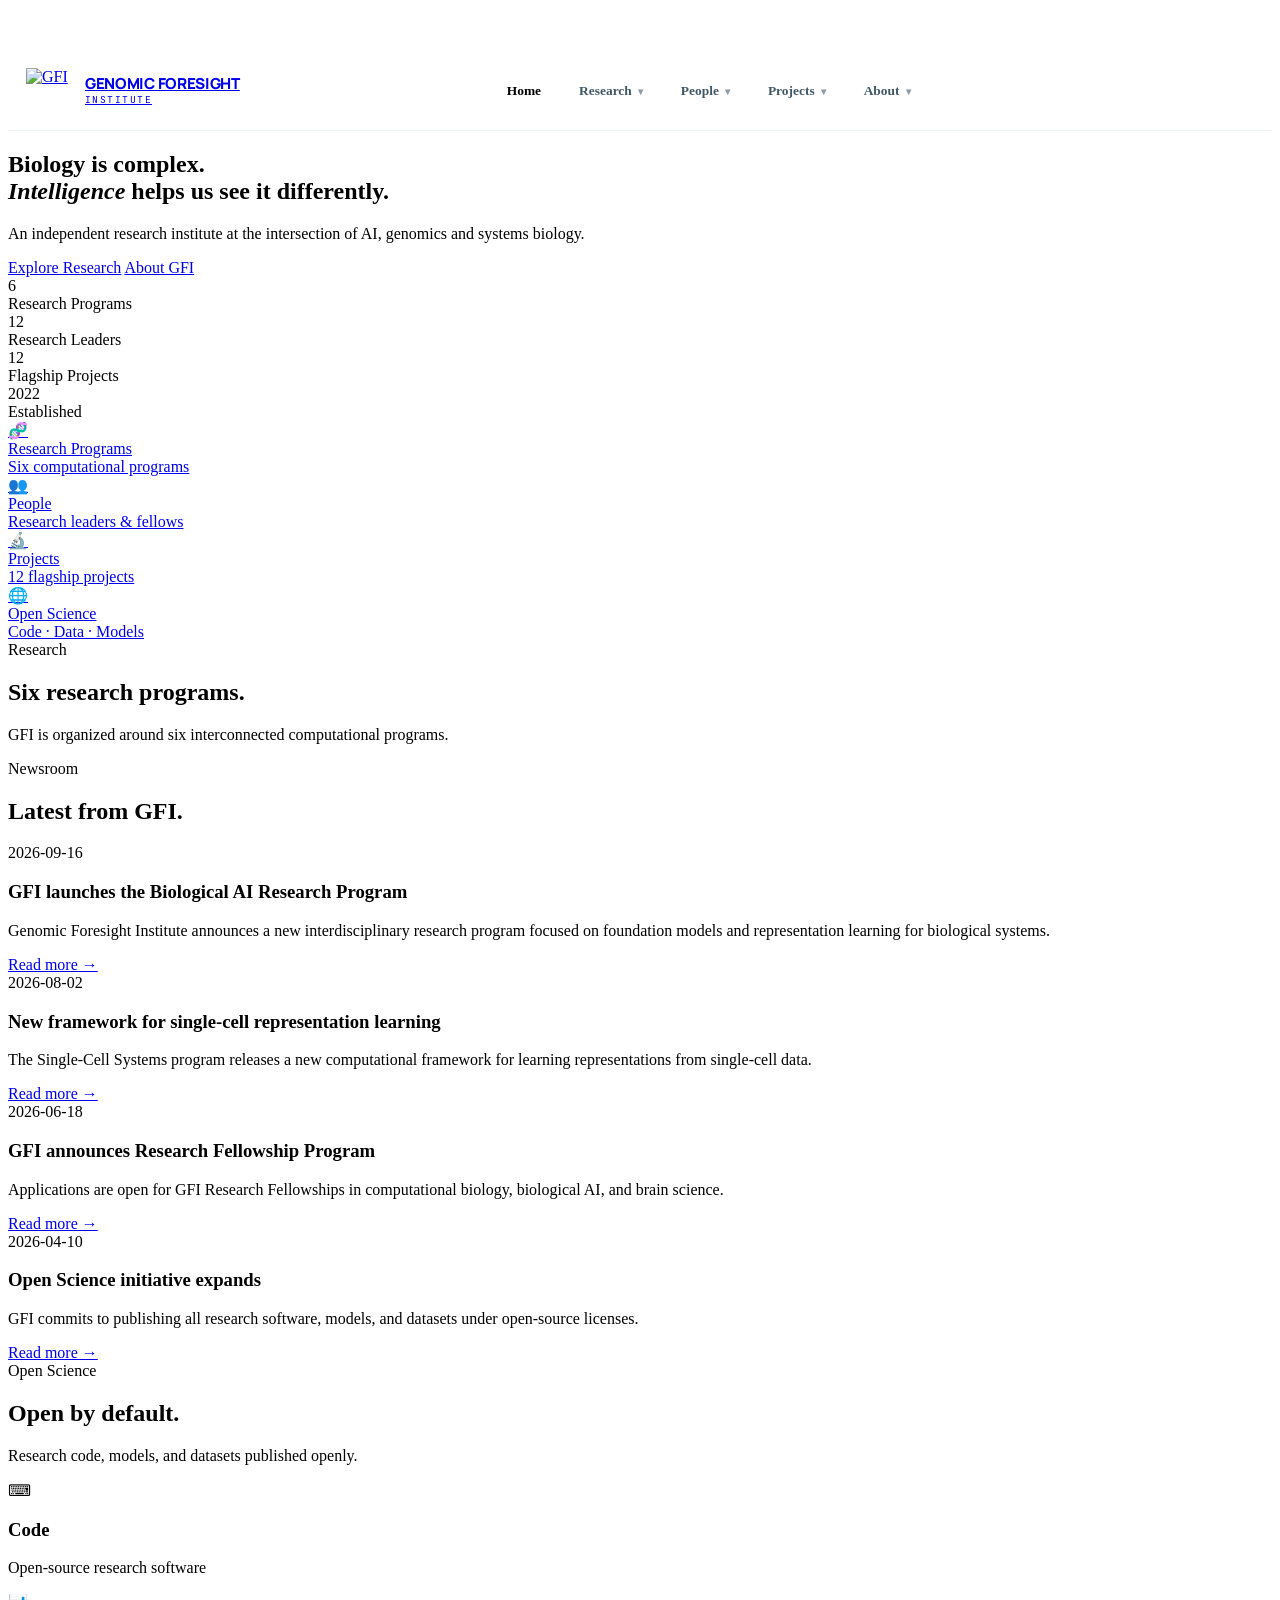
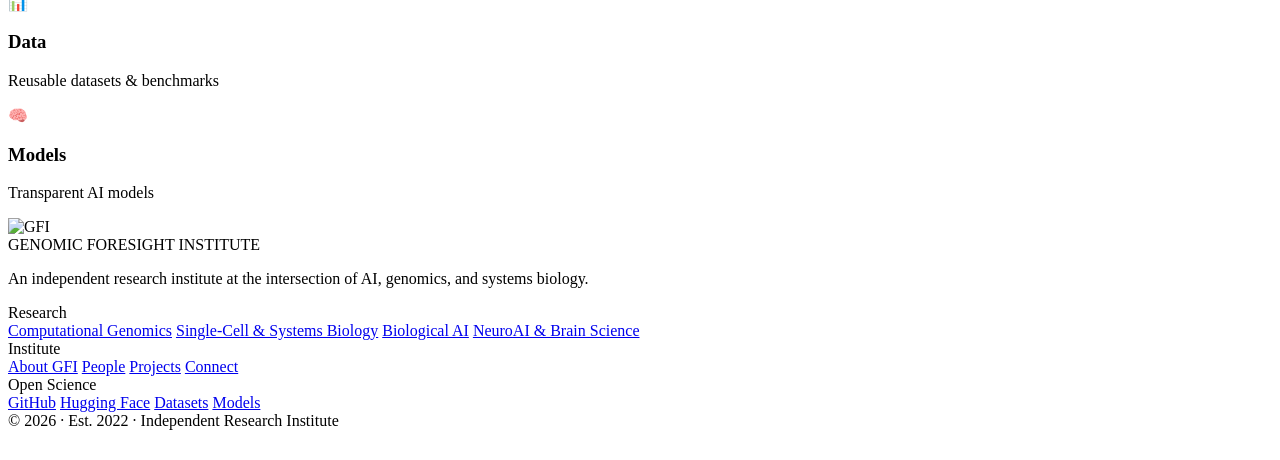
==== commit 1fba0478: "Create index.html" ====
--- a/index.html
+++ b/index.html
@@ -1,5 +1,5 @@
 <!DOCTYPE html>
-<html lang="en">
+<html lang="en" dir="ltr">
 <head>
 <meta charset="UTF-8">
 <meta name="viewport" content="width=device-width, initial-scale=1.0">
@@ -7,900 +7,347 @@
 <meta name="description" content="Genomic Foresight Institute — An independent research institute at the intersection of AI, genomics and systems biology.">
 <link rel="preconnect" href="https://fonts.googleapis.com">
 <link rel="preconnect" href="https://fonts.gstatic.com" crossorigin>
-<link href="https://fonts.googleapis.com/css2?family=DM+Sans:wght@400;500;600;700&family=Manrope:wght@400;500;600;700;800&family=JetBrains+Mono:wght@400;500;700&display=swap" rel="stylesheet">
-<style>
-:root {
-    --navy: #061B2D;
-    --navy-2: #082B45;
-    --blue: #178BC5;
-    --blue-dark: #0874AA;
-    --sky: #67C9E8;
-    --sky-light: #BCEBF7;
-    --white: #FFFFFF;
-    --paper: #F9FCFE;
-    --ice: #F0F8FC;
-    --text: #142B3B;
-    --muted: #667B8A;
-    --line: #DDEBF2;
-    --radius: 24px;
-    --shadow: 0 25px 70px rgba(6, 27, 45, .10);
-    --max: 1240px;
-}
-
-* { margin: 0; padding: 0; box-sizing: border-box; }
-html { scroll-behavior: smooth; }
-
-body {
-    font-family: "DM Sans", sans-serif;
-    background: var(--white);
-    color: var(--text);
-    line-height: 1.7;
-    overflow-x: hidden;
-}
-
-a { color: inherit; text-decoration: none; }
-img { display: block; max-width: 100%; }
-button { font-family: inherit; cursor: pointer; border: none; background: none; }
-
-.container {
-    width: min(var(--max), calc(100% - 48px));
-    margin: auto;
-}
-
-/* =========================================================
-   HEADER (Minimal)
-========================================================= */
-.site-header {
-    position: fixed;
-    top: 0;
-    left: 0;
-    width: 100%;
-    z-index: 1000;
-    padding: 24px 0;
-    transition: background .3s, padding .3s, box-shadow .3s;
-}
-.site-header.scrolled {
-    background: rgba(255,255,255,.92);
-    backdrop-filter: blur(20px);
-    box-shadow: 0 8px 35px rgba(6,27,45,.06);
-    padding: 14px 0;
-}
-
-.navbar {
-    width: min(1320px, calc(100% - 36px));
-    margin: auto;
-    display: flex;
-    align-items: center;
-    justify-content: space-between;
-}
-
-.brand {
-    display: flex;
-    align-items: center;
-    gap: 14px;
-}
-
-.brand-symbol {
-    width: 42px;
-    height: 42px;
-    display: grid;
-    place-items: center;
-    background: var(--navy);
-    color: white;
-    font-family: "Manrope", sans-serif;
-    font-size: .85rem;
-    font-weight: 800;
-    letter-spacing: .05em;
-    clip-path: polygon(25% 0%, 75% 0%, 100% 50%, 75% 100%, 25% 100%, 0% 50%);
-}
-
-.brand-text { display: flex; flex-direction: column; line-height: 1.1; }
-.brand-name {
-    font-family: "Manrope", sans-serif;
-    font-size: .9rem;
-    font-weight: 800;
-    color: var(--navy);
-    letter-spacing: .02em;
-}
-.brand-sub {
-    font-family: "JetBrains Mono", monospace;
-    font-size: .58rem;
-    color: var(--muted);
-    text-transform: uppercase;
-    letter-spacing: .2em;
-    margin-top: 2px;
-}
-
-.nav-links {
-    display: flex;
-    align-items: center;
-    gap: 34px;
-}
-.nav-links a {
-    font-size: .82rem;
-    font-weight: 600;
-    color: #405766;
-    transition: .25s;
-    position: relative;
-}
-.nav-links a:hover { color: var(--blue); }
-.nav-links a:not(.nav-button)::after {
-    content: "";
-    position: absolute;
-    left: 0;
-    bottom: -6px;
-    width: 0;
-    height: 2px;
-    background: var(--blue);
-    transition: .25s;
-}
-.nav-links a:not(.nav-button):hover::after { width: 100%; }
-
-.nav-button {
-    background: var(--navy);
-    color: white !important;
-    padding: 9px 20px;
-    border-radius: 50px;
-    transition: .3s;
-    font-size: .78rem;
-}
-.nav-button:hover {
-    background: var(--blue);
-    transform: translateY(-2px);
-}
-
-/* =========================================================
-   HERO (Minimal & Calm)
-========================================================= */
-.hero {
-    min-height: 100vh;
-    display: flex;
-    align-items: center;
-    justify-content: center;
-    position: relative;
-    overflow: hidden;
-    background:
-        radial-gradient(circle at 50% 30%, rgba(103,201,232,.12), transparent 45%),
-        radial-gradient(circle at 85% 80%, rgba(23,139,197,.06), transparent 40%),
-        linear-gradient(180deg, #FFFFFF 0%, #F9FCFE 70%, #F0F8FC 100%);
-    padding: 140px 0 80px;
-}
-
-.hero-grid-bg {
-    position: absolute;
-    inset: 0;
-    opacity: .4;
-    background-image:
-        linear-gradient(rgba(23,139,197,.04) 1px, transparent 1px),
-        linear-gradient(90deg, rgba(23,139,197,.04) 1px, transparent 1px);
-    background-size: 70px 70px;
-    mask-image: radial-gradient(ellipse at 50% 50%, black 20%, transparent 75%);
-    -webkit-mask-image: radial-gradient(ellipse at 50% 50%, black 20%, transparent 75%);
-}
-
-.hero-content {
-    position: relative;
-    z-index: 2;
-    text-align: center;
-    max-width: 1100px;
-    margin: auto;
-    padding: 0 20px;
-}
-
-.hero-brand {
-    display: inline-flex;
-    align-items: center;
-    gap: 12px;
-    margin-bottom: 42px;
-}
-
-.hero-brand-symbol {
-    width: 46px;
-    height: 46px;
-    display: grid;
-    place-items: center;
-    background: var(--navy);
-    color: white;
-    font-family: "Manrope", sans-serif;
-    font-size: .85rem;
-    font-weight: 800;
-    letter-spacing: .05em;
-    clip-path: polygon(25% 0%, 75% 0%, 100% 50%, 75% 100%, 25% 100%, 0% 50%);
-}
-
-.hero-brand-text {
-    font-family: "JetBrains Mono", monospace;
-    font-size: .68rem;
-    font-weight: 500;
-    color: var(--muted);
-    text-transform: uppercase;
-    letter-spacing: .28em;
-    text-align: left;
-    line-height: 1.4;
-}
-.hero-brand-text strong {
-    display: block;
-    color: var(--navy);
-    font-weight: 700;
-    letter-spacing: .18em;
-}
-
-.hero-title {
-    font-family: "Manrope", sans-serif;
-    font-size: clamp(2.4rem, 5.5vw, 5rem);
-    line-height: 1.05;
-    letter-spacing: -.055em;
-    color: var(--navy);
-    font-weight: 700;
-    max-width: 950px;
-    margin: 0 auto 28px;
-}
-.hero-title span {
-    color: var(--blue);
-    font-style: italic;
-    font-weight: 500;
-    background: linear-gradient(135deg, var(--blue), var(--sky));
-    -webkit-background-clip: text;
-    -webkit-text-fill-color: transparent;
-    background-clip: text;
-}
-
-.hero-subtitle {
-    font-size: 1.05rem;
-    color: var(--muted);
-    max-width: 620px;
-    margin: 0 auto 46px;
-    line-height: 1.7;
-}
-
-.hero-actions {
-    display: flex;
-    flex-wrap: wrap;
-    gap: 14px;
-    justify-content: center;
-}
-
-.btn {
-    display: inline-flex;
-    align-items: center;
-    justify-content: center;
-    gap: 10px;
-    padding: 15px 30px;
-    border-radius: 60px;
-    font-size: .78rem;
-    font-weight: 700;
-    font-family: "JetBrains Mono", monospace;
-    letter-spacing: .1em;
-    text-transform: uppercase;
-    transition: .3s;
-}
-
-.btn-primary {
-    background: var(--navy);
-    color: white;
-    box-shadow: 0 12px 30px rgba(6,27,45,.15);
-}
-.btn-primary:hover {
-    background: var(--blue);
-    transform: translateY(-3px);
-    box-shadow: 0 16px 40px rgba(23,139,197,.3);
-}
-
-.btn-outline {
-    border: 1px solid var(--line);
-    background: white;
-    color: var(--navy);
-}
-.btn-outline:hover {
-    border-color: var(--blue);
-    color: var(--blue);
-    transform: translateY(-3px);
-}
-
-/* =========================================================
-   BIOLOGICAL INTELLIGENCE MAP
-========================================================= */
-.map-section {
-    padding: 120px 0;
-    background: var(--paper);
-    position: relative;
-    overflow: hidden;
-}
-
-.map-header {
-    text-align: center;
-    max-width: 750px;
-    margin: 0 auto 70px;
-}
-
-.map-label {
-    font-family: "JetBrains Mono", monospace;
-    font-size: .68rem;
-    font-weight: 600;
-    color: var(--blue);
-    letter-spacing: .28em;
-    text-transform: uppercase;
-    margin-bottom: 20px;
-}
-
-.map-title {
-    font-family: "Manrope", sans-serif;
-    font-size: clamp(1.8rem, 3.5vw, 2.8rem);
-    line-height: 1.15;
-    letter-spacing: -.04em;
-    color: var(--navy);
-    margin-bottom: 18px;
-}
-
-.map-desc {
-    color: var(--muted);
-    font-size: .95rem;
-    line-height: 1.7;
-}
-
-.map-container {
-    max-width: 1000px;
-    margin: 0 auto;
-    position: relative;
-    background: white;
-    border: 1px solid var(--line);
-    border-radius: 32px;
-    padding: 50px 40px;
-    box-shadow: var(--shadow);
-}
-
-.bio-map {
-    width: 100%;
-    height: auto;
-    display: block;
-    overflow: visible;
-}
-
-/* SVG Node Styles */
-.map-node {
-    cursor: pointer;
-    transition: transform .35s ease;
-}
-
-.map-node circle {
-    transition: all .35s ease;
-}
-
-.map-node text {
-    font-family: "JetBrains Mono", monospace;
-    font-size: 11px;
-    font-weight: 700;
-    fill: var(--navy);
-    letter-spacing: .15em;
-    text-transform: uppercase;
-    text-anchor: middle;
-    pointer-events: none;
-    transition: fill .3s;
-}
-
-.map-node .node-bg {
-    fill: white;
-    stroke: var(--line);
-    stroke-width: 1.5;
-    transition: all .35s ease;
-}
-
-.map-node .node-core {
-    fill: var(--navy);
-    transition: all .35s ease;
-}
-
-.map-node:hover .node-bg {
-    stroke: var(--blue);
-    stroke-width: 2;
-    filter: drop-shadow(0 8px 20px rgba(23,139,197,.25));
-}
-
-.map-node:hover .node-core {
-    fill: var(--blue);
-}
-
-.map-node.active .node-bg {
-    stroke: var(--blue);
-    stroke-width: 2.5;
-    fill: var(--ice);
-    filter: drop-shadow(0 12px 30px rgba(23,139,197,.3));
-}
-
-.map-node.active .node-core {
-    fill: var(--blue);
-    r: 8;
-}
-
-.map-node.active text {
-    fill: var(--blue);
-}
-
-.map-edge {
-    stroke: rgba(23,139,197,.15);
-    stroke-width: 1.5;
-    fill: none;
-    stroke-dasharray: 4 6;
-    transition: stroke .35s;
-}
-
-.map-edge.active {
-    stroke: var(--blue);
-    stroke-width: 2;
-    stroke-dasharray: none;
-}
-
-/* Info Panel */
-.map-info {
-    max-width: 1000px;
-    margin: 40px auto 0;
-    background: white;
-    border: 1px solid var(--line);
-    border-radius: 24px;
-    padding: 40px 44px;
-    box-shadow: var(--shadow);
-    min-height: 180px;
-    transition: all .4s ease;
-}
-
-.map-info-label {
-    font-family: "JetBrains Mono", monospace;
-    font-size: .64rem;
-    font-weight: 700;
-    color: var(--blue);
-    letter-spacing: .25em;
-    text-transform: uppercase;
-    margin-bottom: 14px;
-}
-
-.map-info h3 {
-    font-family: "Manrope", sans-serif;
-    font-size: 1.6rem;
-    color: var(--navy);
-    letter-spacing: -.025em;
-    margin-bottom: 12px;
-}
-
-.map-info p {
-    color: var(--muted);
-    font-size: .92rem;
-    line-height: 1.75;
-    margin-bottom: 20px;
-    max-width: 720px;
-}
-
-.map-tags {
-    display: flex;
-    flex-wrap: wrap;
-    gap: 8px;
-}
-
-.map-tag {
-    padding: 6px 14px;
-    background: var(--ice);
-    color: var(--blue-dark);
-    font-family: "JetBrains Mono", monospace;
-    font-size: .68rem;
-    font-weight: 600;
-    letter-spacing: .08em;
-    border-radius: 30px;
-    text-transform: uppercase;
-}
-
-.map-hint {
-    text-align: center;
-    margin-top: 35px;
-    font-family: "JetBrains Mono", monospace;
-    font-size: .68rem;
-    color: var(--muted);
-    letter-spacing: .18em;
-    text-transform: uppercase;
-    display: flex;
-    align-items: center;
-    justify-content: center;
-    gap: 12px;
-}
-
-.map-hint-dot {
-    width: 8px;
-    height: 8px;
-    border-radius: 50%;
-    background: var(--blue);
-    animation: pulse 2s ease-in-out infinite;
-}
-
-@keyframes pulse {
-    0%, 100% { opacity: 1; transform: scale(1); }
-    50% { opacity: .5; transform: scale(1.4); }
-}
-
-/* =========================================================
-   FOOTER
-========================================================= */
-footer {
-    background: var(--navy);
-    color: rgba(255,255,255,.55);
-    padding: 50px 0 30px;
-}
-
-.footer-inner {
-    display: flex;
-    align-items: center;
-    justify-content: space-between;
-    gap: 20px;
-    flex-wrap: wrap;
-}
-
-.footer-brand {
-    display: flex;
-    align-items: center;
-    gap: 12px;
-}
-
-.footer-symbol {
-    width: 36px;
-    height: 36px;
-    display: grid;
-    place-items: center;
-    background: rgba(255,255,255,.08);
-    color: white;
-    font-family: "Manrope", sans-serif;
-    font-size: .7rem;
-    font-weight: 800;
-    clip-path: polygon(25% 0%, 75% 0%, 100% 50%, 75% 100%, 25% 100%, 0% 50%);
-}
-
-.footer-copy {
-    font-family: "JetBrains Mono", monospace;
-    font-size: .65rem;
-    letter-spacing: .12em;
-    text-transform: uppercase;
-}
-
-/* =========================================================
-   REVEAL
-========================================================= */
-.reveal {
-    opacity: 0;
-    transform: translateY(25px);
-    transition: opacity .8s ease, transform .8s ease;
-}
-.reveal.visible {
-    opacity: 1;
-    transform: translateY(0);
-}
-
-/* =========================================================
-   RESPONSIVE
-========================================================= */
-@media (max-width: 900px) {
-    .nav-links { display: none; }
-    .map-container { padding: 30px 20px; }
-    .map-info { padding: 30px 28px; }
-}
-
-@media (max-width: 600px) {
-    .container { width: calc(100% - 30px); }
-    .hero { padding: 120px 0 60px; min-height: auto; }
-    .hero-brand-text { font-size: .58rem; letter-spacing: .2em; }
-    .hero-title { font-size: clamp(2rem, 9vw, 2.8rem); }
-    .hero-subtitle { font-size: .95rem; }
-    .map-section { padding: 80px 0; }
-    .map-container { padding: 20px 12px; border-radius: 20px; }
-    .map-node text { font-size: 9px; letter-spacing: .1em; }
-    .map-info { padding: 24px 20px; }
-    .map-info h3 { font-size: 1.3rem; }
-    .footer-inner { flex-direction: column; align-items: flex-start; }
-}
-
-@media (prefers-reduced-motion: reduce) {
-    *,
-    *::before,
-    *::after {
-        animation-duration: .01ms !important;
-        transition-duration: .01ms !important;
-    }
-}
-</style>
+<link href="https://fonts.googleapis.com/css2?family=DM+Sans:wght@400;500;600;700&family=Manrope:wght@400;500;600;700;800&family=JetBrains+Mono:wght@400;500;700&family=Vazirmatn:wght@400;500;600;700;800&display=swap" rel="stylesheet">
+<link rel="stylesheet" href="assets/css/style.css">
+<link rel="stylesheet" href="assets/css/header.css">
+<link rel="stylesheet" href="assets/css/accessibility.css">
+<link rel="stylesheet" href="assets/css/home.css">
 </head>
 <body>
 
 <!-- =========================================================
+     TOP BAR (Quick Access + Accessibility + Language)
+========================================================= -->
+<div class="top-bar">
+    <div class="container top-bar-inner">
+        <div class="top-bar-left">
+            <span class="top-bar-label" data-i18n="top.quickaccess">Quick Access</span>
+            <a href="research.html" data-i18n="nav.research">Research</a>
+            <a href="people.html" data-i18n="nav.people">People</a>
+            <a href="projects.html" data-i18n="nav.projects">Projects</a>
+            <a href="about.html" data-i18n="nav.about">About</a>
+        </div>
+        <div class="top-bar-right">
+            <div class="a11y-controls">
+                <button class="a11y-btn" id="fontDecrease" title="Decrease font size">A−</button>
+                <button class="a11y-btn" id="fontReset" title="Reset font size">A</button>
+                <button class="a11y-btn" id="fontIncrease" title="Increase font size">A+</button>
+                <button class="a11y-btn" id="colorModeToggle" title="Color blind mode">◐</button>
+            </div>
+            <div class="lang-switcher">
+                <button class="lang-btn active" data-lang="en">EN</button>
+                <button class="lang-btn" data-lang="fa">فا</button>
+                <button class="lang-btn" data-lang="ar">ع</button>
+                <button class="lang-btn" data-lang="de">DE</button>
+            </div>
+        </div>
+    </div>
+</div>
+
+<!-- =========================================================
      HEADER
 ========================================================= -->
 <header class="site-header" id="siteHeader">
     <nav class="navbar">
-        <a href="/" class="brand">
-            <div class="brand-symbol">GFI</div>
+        <a href="index.html" class="brand">
+            <img src="assets/images/gfi-logo.png" alt="GFI" class="brand-logo">
             <div class="brand-text">
                 <span class="brand-name">GENOMIC FORESIGHT</span>
                 <span class="brand-sub">Institute</span>
             </div>
         </a>
+
         <div class="nav-links">
-            <a href="#research">Research</a>
-            <a href="#people">People</a>
-            <a href="#open-science">Open Science</a>
-            <a href="#about">About</a>
-            <a href="#contact" class="nav-button">Connect</a>
-        </div>
+            <a href="index.html" class="nav-item active" data-i18n="nav.home">Home</a>
+
+            <!-- Research Dropdown -->
+            <div class="nav-dropdown">
+                <button class="nav-item dropdown-toggle">
+                    <span data-i18n="nav.research">Research</span>
+                    <span class="dropdown-arrow">▾</span>
+                </button>
+                <div class="dropdown-menu">
+                    <a href="research.html" data-i18n="research.all">All Programs</a>
+                    <a href="research.html#computational-genomics" data-i18n="programs.genomics">Computational Genomics</a>
+                    <a href="research.html#single-cell-systems" data-i18n="programs.singleCell">Single-Cell & Systems Biology</a>
+                    <a href="research.html#biological-ai" data-i18n="programs.biologicalAI">Biological AI</a>
+                    <a href="research.html#neuroai" data-i18n="programs.neuroai">NeuroAI & Brain Science</a>
+                    <a href="research.html#computational-medicine" data-i18n="programs.medicine">Computational Medicine</a>
+                    <a href="research.html#research-software" data-i18n="programs.software">Research Software</a>
+                </div>
+            </div>
+
+            <!-- People Dropdown -->
+            <div class="nav-dropdown">
+                <button class="nav-item dropdown-toggle">
+                    <span data-i18n="nav.people">People</span>
+                    <span class="dropdown-arrow">▾</span>
+                </button>
+                <div class="dropdown-menu">
+                    <a href="people.html" data-i18n="people.all">All People</a>
+                    <a href="people.html#scientificDirector" data-i18n="people.director">Scientific Director</a>
+                    <a href="people.html#researchLeaders" data-i18n="people.leaders">Research Leaders</a>
+                    <a href="people.html#fellows" data-i18n="people.fellows">Fellows</a>
+                </div>
+            </div>
+
+            <!-- Projects Dropdown -->
+            <div class="nav-dropdown">
+                <button class="nav-item dropdown-toggle">
+                    <span data-i18n="nav.projects">Projects</span>
+                    <span class="dropdown-arrow">▾</span>
+                </button>
+                <div class="dropdown-menu">
+                    <a href="projects.html" data-i18n="projects.all">All Projects</a>
+                    <a href="projects.html#genomics" data-i18n="projects.genomics">Genomics Projects</a>
+                    <a href="projects.html#ai" data-i18n="projects.ai">AI Projects</a>
+                    <a href="projects.html#neuro" data-i18n="projects.neuro">Neuro Projects</a>
+                    <a href="projects.html#medicine" data-i18n="projects.medicine">Medical Projects</a>
+                </div>
+            </div>
+
+            <!-- About Dropdown -->
+            <div class="nav-dropdown">
+                <button class="nav-item dropdown-toggle">
+                    <span data-i18n="nav.about">About</span>
+                    <span class="dropdown-arrow">▾</span>
+                </button>
+                <div class="dropdown-menu">
+                    <a href="about.html" data-i18n="about.gfi">About GFI</a>
+                    <a href="about.html#mission" data-i18n="about.mission">Mission & Vision</a>
+                    <a href="about.html#open-science" data-i18n="about.openScience">Open Science</a>
+                    <a href="about.html#timeline" data-i18n="about.timeline">Timeline</a>
+                </div>
+            </div>
+
+            <a href="contact.html" class="nav-button" data-i18n="nav.contact">Connect</a>
+        </div>
+
+        <button class="menu-toggle" id="menuToggle" aria-label="Open navigation">
+            <span></span><span></span><span></span>
+        </button>
     </nav>
 </header>
 
 <!-- =========================================================
-     HERO
-========================================================= -->
-<section class="hero">
-    <div class="hero-grid-bg"></div>
-    <div class="hero-content">
-        <div class="hero-brand reveal">
-            <div class="hero-brand-symbol">GFI</div>
-            <div class="hero-brand-text">
-                <strong>GENOMIC FORESIGHT</strong>
-                Institute
-            </div>
-        </div>
-
-        <h1 class="hero-title reveal">
-            Biology is complex.<br>
-            <span>Intelligence</span> helps us see it differently.
-        </h1>
-
-        <p class="hero-subtitle reveal">
-            An independent research institute at the intersection of AI, genomics and systems biology.
-        </p>
-
-        <div class="hero-actions reveal">
-            <a href="#research" class="btn btn-primary">Explore Research</a>
-            <a href="#about" class="btn btn-outline">Explore GFI</a>
-        </div>
+     MOBILE DRAWER
+========================================================= -->
+<div class="overlay" id="overlay"></div>
+<aside class="mobile-drawer" id="mobileDrawer">
+    <div class="drawer-header">
+        <img src="assets/images/gfi-logo.png" alt="GFI" style="width:44px;">
+        <button class="drawer-close" id="drawerClose">×</button>
     </div>
-</section>
-
-<!-- =========================================================
-     BIOLOGICAL INTELLIGENCE MAP
-========================================================= -->
-<section class="map-section" id="research">
+    <nav class="drawer-links">
+        <a href="index.html" data-i18n="nav.home">Home</a>
+        <a href="research.html" data-i18n="nav.research">Research</a>
+        <a href="people.html" data-i18n="nav.people">People</a>
+        <a href="projects.html" data-i18n="nav.projects">Projects</a>
+        <a href="about.html" data-i18n="nav.about">About</a>
+        <a href="contact.html" data-i18n="nav.contact">Contact</a>
+    </nav>
+    <div class="drawer-lang">
+        <button class="lang-btn active" data-lang="en">EN</button>
+        <button class="lang-btn" data-lang="fa">فا</button>
+        <button class="lang-btn" data-lang="ar">ع</button>
+        <button class="lang-btn" data-lang="de">DE</button>
+    </div>
+</aside>
+
+<!-- =========================================================
+     MAIN
+========================================================= -->
+<main>
+
+    <!-- =========================================================
+         HERO
+    ========================================================= -->
+    <section class="hero">
+        <div class="container hero-inner">
+            <div class="hero-grid">
+                <div class="hero-copy">
+                    <h1 class="hero-title">
+                        <span data-i18n="hero.title1">Biology is complex.</span><br>
+                        <em data-i18n="hero.title2">Intelligence</em>
+                        <span data-i18n="hero.title3"> helps us see it differently.</span>
+                    </h1>
+                    <p class="hero-text" data-i18n="hero.text">
+                        An independent research institute at the intersection of AI, genomics and systems biology.
+                    </p>
+                    <div class="hero-actions">
+                        <a href="research.html" class="btn btn-primary" data-i18n="hero.cta1">Explore Research</a>
+                        <a href="about.html" class="btn btn-outline" data-i18n="hero.cta2">About GFI</a>
+                    </div>
+                </div>
+                <div class="hero-stats">
+                    <div class="hero-stat">
+                        <div class="hero-stat-number">6</div>
+                        <div class="hero-stat-label" data-i18n="stats.programs">Research Programs</div>
+                    </div>
+                    <div class="hero-stat">
+                        <div class="hero-stat-number">12</div>
+                        <div class="hero-stat-label" data-i18n="stats.leaders">Research Leaders</div>
+                    </div>
+                    <div class="hero-stat">
+                        <div class="hero-stat-number">12</div>
+                        <div class="hero-stat-label" data-i18n="stats.projects">Flagship Projects</div>
+                    </div>
+                    <div class="hero-stat">
+                        <div class="hero-stat-number">2022</div>
+                        <div class="hero-stat-label" data-i18n="stats.established">Established</div>
+                    </div>
+                </div>
+            </div>
+        </div>
+    </section>
+
+    <!-- =========================================================
+         QUICK ACCESS
+    ========================================================= -->
+    <section class="quick-access">
+        <div class="container">
+            <div class="quick-grid">
+                <a href="research.html" class="quick-card">
+                    <div class="quick-icon">🧬</div>
+                    <div class="quick-title" data-i18n="quick.research">Research Programs</div>
+                    <div class="quick-desc" data-i18n="quick.researchDesc">Six computational programs</div>
+                </a>
+                <a href="people.html" class="quick-card">
+                    <div class="quick-icon">👥</div>
+                    <div class="quick-title" data-i18n="quick.people">People</div>
+                    <div class="quick-desc" data-i18n="quick.peopleDesc">Research leaders & fellows</div>
+                </a>
+                <a href="projects.html" class="quick-card">
+                    <div class="quick-icon">🔬</div>
+                    <div class="quick-title" data-i18n="quick.projects">Projects</div>
+                    <div class="quick-desc" data-i18n="quick.projectsDesc">12 flagship projects</div>
+                </a>
+                <a href="about.html#open-science" class="quick-card">
+                    <div class="quick-icon">🌐</div>
+                    <div class="quick-title" data-i18n="quick.openScience">Open Science</div>
+                    <div class="quick-desc" data-i18n="quick.openScienceDesc">Code · Data · Models</div>
+                </a>
+            </div>
+        </div>
+    </section>
+
+    <!-- =========================================================
+         RESEARCH PROGRAMS (Summary)
+    ========================================================= -->
+    <section class="section home-research-section">
+        <div class="container">
+            <div class="section-label" data-i18n="research.label">Research</div>
+            <h2 class="section-title" data-i18n="research.title">Six research programs.</h2>
+            <p class="section-description" data-i18n="research.desc">
+                GFI is organized around six interconnected computational programs.
+            </p>
+
+            <div class="research-grid" id="researchGrid"></div>
+        </div>
+    </section>
+
+    <!-- =========================================================
+         LATEST NEWS
+    ========================================================= -->
+    <section class="section home-news-section">
+        <div class="container">
+            <div class="section-label" data-i18n="news.label">Newsroom</div>
+            <h2 class="section-title" data-i18n="news.title">Latest from GFI.</h2>
+
+            <div class="news-grid" id="newsGrid"></div>
+        </div>
+    </section>
+
+    <!-- =========================================================
+         OPEN SCIENCE STRIP
+    ========================================================= -->
+    <section class="open-science-strip">
+        <div class="container">
+            <div class="os-grid">
+                <div class="os-copy">
+                    <div class="section-label" data-i18n="os.label">Open Science</div>
+                    <h2 class="section-title" data-i18n="os.title">Open by default.</h2>
+                    <p class="section-description" data-i18n="os.desc">
+                        Research code, models, and datasets published openly.
+                    </p>
+                </div>
+                <div class="os-pillars">
+                    <div class="os-pillar">
+                        <div class="os-icon">⌨</div>
+                        <h3 data-i18n="os.code">Code</h3>
+                        <p data-i18n="os.codeDesc">Open-source research software</p>
+                    </div>
+                    <div class="os-pillar">
+                        <div class="os-icon">📊</div>
+                        <h3 data-i18n="os.data">Data</h3>
+                        <p data-i18n="os.dataDesc">Reusable datasets & benchmarks</p>
+                    </div>
+                    <div class="os-pillar">
+                        <div class="os-icon">🧠</div>
+                        <h3 data-i18n="os.models">Models</h3>
+                        <p data-i18n="os.modelsDesc">Transparent AI models</p>
+                    </div>
+                </div>
+            </div>
+        </div>
+    </section>
+
+</main>
+
+<!-- =========================================================
+     FOOTER
+========================================================= -->
+<footer class="site-footer">
     <div class="container">
-        <div class="map-header reveal">
-            <div class="map-label">Biological Intelligence Map</div>
-            <h2 class="map-title">A computational view of biology.</h2>
-            <p class="map-desc">
-                Six interconnected research domains. Hover over each node to explore how GFI approaches modern biological questions.
-            </p>
-        </div>
-
-        <div class="map-container reveal">
-            <svg class="bio-map" viewBox="0 0 900 520" xmlns="http://www.w3.org/2000/svg">
-                <!-- Edges (lines connecting nodes) -->
-                <g id="edges">
-                    <!-- Center to nodes -->
-                    <line class="map-edge" data-edge="center-genome" x1="450" y1="260" x2="450" y2="90"/>
-                    <line class="map-edge" data-edge="center-cell" x1="450" y1="260" x2="160" y2="260"/>
-                    <line class="map-edge" data-edge="center-protein" x1="450" y1="260" x2="740" y2="260"/>
-                    <line class="map-edge" data-edge="center-brain" x1="450" y1="260" x2="300" y2="430"/>
-                    <line class="map-edge" data-edge="center-disease" x1="450" y1="260" x2="600" y2="430"/>
-                    <!-- Cross connections -->
-                    <line class="map-edge" data-edge="genome-cell" x1="450" y1="90" x2="160" y2="260"/>
-                    <line class="map-edge" data-edge="genome-protein" x1="450" y1="90" x2="740" y2="260"/>
-                    <line class="map-edge" data-edge="cell-brain" x1="160" y1="260" x2="300" y2="430"/>
-                    <line class="map-edge" data-edge="protein-disease" x1="740" y1="260" x2="600" y2="430"/>
-                    <line class="map-edge" data-edge="brain-disease" x1="300" y1="430" x2="600" y2="430"/>
-                </g>
-
-                <!-- Nodes -->
-                <g id="nodes">
-                    <!-- GENOME -->
-                    <g class="map-node" data-node="genome" transform="translate(450, 90)">
-                        <circle class="node-bg" r="42"/>
-                        <circle class="node-core" r="5"/>
-                        <text y="4">GENOME</text>
-                    </g>
-
-                    <!-- CELL -->
-                    <g class="map-node" data-node="cell" transform="translate(160, 260)">
-                        <circle class="node-bg" r="42"/>
-                        <circle class="node-core" r="5"/>
-                        <text y="4">CELL</text>
-                    </g>
-
-                    <!-- CENTER (GFI) -->
-                    <g class="map-node active" data-node="center" transform="translate(450, 260)">
-                        <circle class="node-bg" r="52"/>
-                        <circle class="node-core" r="7"/>
-                        <text y="5" style="font-size:13px;">GFI</text>
-                    </g>
-
-                    <!-- PROTEIN -->
-                    <g class="map-node" data-node="protein" transform="translate(740, 260)">
-                        <circle class="node-bg" r="42"/>
-                        <circle class="node-core" r="5"/>
-                        <text y="4">PROTEIN</text>
-                    </g>
-
-                    <!-- BRAIN -->
-                    <g class="map-node" data-node="brain" transform="translate(300, 430)">
-                        <circle class="node-bg" r="42"/>
-                        <circle class="node-core" r="5"/>
-                        <text y="4">BRAIN</text>
-                    </g>
-
-                    <!-- DISEASE -->
-                    <g class="map-node" data-node="disease" transform="translate(600, 430)">
-                        <circle class="node-bg" r="42"/>
-                        <circle class="node-core" r="5"/>
-                        <text y="4">DISEASE</text>
-                    </g>
-                </g>
-            </svg>
-        </div>
-
-        <!-- Info Panel -->
-        <div class="map-info reveal" id="mapInfo">
-            <div class="map-info-label" id="infoLabel">Research Hub</div>
-            <h3 id="infoTitle">Genomic Foresight Institute</h3>
-            <p id="infoDesc">
-                Hover over each node in the map to explore the six research programs at GFI. Each domain connects computational methods, biological data, and AI to address fundamental questions in modern biology.
-            </p>
-            <div class="map-tags" id="infoTags">
-                <span class="map-tag">AI</span>
-                <span class="map-tag">Genomics</span>
-                <span class="map-tag">Systems Biology</span>
-            </div>
-        </div>
-
-        <div class="map-hint reveal">
-            <span class="map-hint-dot"></span>
-            Hover to explore each research domain
-        </div>
-    </div>
-</section>
-
-<!-- =========================================================
-     FOOTER
-========================================================= -->
-<footer>
-    <div class="container">
-        <div class="footer-inner">
-            <div class="footer-brand">
-                <div class="footer-symbol">GFI</div>
-                <div class="brand-text">
-                    <span class="brand-name" style="color:white;">GENOMIC FORESIGHT</span>
-                    <span class="brand-sub" style="color:rgba(255,255,255,.5);">Institute</span>
-                </div>
-            </div>
-            <div class="footer-copy">
-                © 2026 · Independent Research Institute
+        <div class="footer-grid">
+            <div class="footer-col footer-brand-col">
+                <img src="assets/images/gfi-logo.png" alt="GFI" class="footer-logo">
+                <div class="footer-brand-name">GENOMIC FORESIGHT INSTITUTE</div>
+                <p class="footer-brand-desc" data-i18n="footer.desc">
+                    An independent research institute at the intersection of AI, genomics, and systems biology.
+                </p>
+            </div>
+            <div class="footer-col">
+                <div class="footer-col-title" data-i18n="footer.research">Research</div>
+                <a href="research.html#computational-genomics" data-i18n="programs.genomics">Computational Genomics</a>
+                <a href="research.html#single-cell-systems" data-i18n="programs.singleCell">Single-Cell Systems</a>
+                <a href="research.html#biological-ai" data-i18n="programs.biologicalAI">Biological AI</a>
+                <a href="research.html#neuroai" data-i18n="programs.neuroai">NeuroAI</a>
+            </div>
+            <div class="footer-col">
+                <div class="footer-col-title" data-i18n="footer.institute">Institute</div>
+                <a href="about.html" data-i18n="about.gfi">About GFI</a>
+                <a href="people.html" data-i18n="nav.people">People</a>
+                <a href="projects.html" data-i18n="nav.projects">Projects</a>
+                <a href="contact.html" data-i18n="nav.contact">Contact</a>
+            </div>
+            <div class="footer-col">
+                <div class="footer-col-title" data-i18n="footer.open">Open Science</div>
+                <a href="#" data-i18n="footer.github">GitHub</a>
+                <a href="#" data-i18n="footer.huggingface">Hugging Face</a>
+                <a href="#" data-i18n="footer.datasets">Datasets</a>
+                <a href="#" data-i18n="footer.models">Models</a>
+            </div>
+        </div>
+        <div class="footer-bottom">
+            <div class="footer-copy">© 2026 · Est. 2022 · Independent Research Institute</div>
+            <div class="footer-langs">
+                <button class="lang-btn active" data-lang="en">EN</button>
+                <button class="lang-btn" data-lang="fa">فا</button>
+                <button class="lang-btn" data-lang="ar">ع</button>
+                <button class="lang-btn" data-lang="de">DE</button>
             </div>
         </div>
     </div>
 </footer>
 
 <!-- =========================================================
-     JAVASCRIPT
-========================================================= -->
-<script>
-// =========================================================
-// HEADER SCROLL
-// =========================================================
-const header = document.getElementById('siteHeader');
-window.addEventListener('scroll', () => {
-    if (window.scrollY > 30) {
-        header.classList.add('scrolled');
-    } else {
-        header.classList.remove('scrolled');
-    }
-});
-
-// =========================================================
-// REVEAL ON SCROLL
-// =========================================================
-const revealElements = document.querySelectorAll('.reveal');
-const observer = new IntersectionObserver(
-    entries => {
-        entries.forEach(entry => {
-            if (entry.isIntersecting) {
-                entry.target.classList.add('visible');
-                observer.unobserve(entry.target);
-            }
-        });
-    },
-    { threshold: 0.12, rootMargin: '0px 0px -30px 0px' }
-);
-revealElements.forEach(el => observer.observe(el));
-
-// =========================================================
-// BIOLOGICAL INTELLIGENCE MAP — INTERACTIVE
-// =========================================================
-const nodeData = {
-    genome: {
-        label: 'Research Program 01',
-        title: 'Computational Genomics',
-        desc: 'Multi-scale genomic interpretation, variant analysis, population genetics, and single-cell genomics. GFI develops computational frameworks that transform raw genomic data into biological insight.',
-        tags: ['Cancer Genomics', 'Population Genetics', 'Single-Cell', 'Spatial Biology']
-    },
-    cell: {
-        label: 'Research Program 02',
-        title: 'Single-Cell Systems',
-        desc: 'Understanding cellular heterogeneity through graph-based representation learning, cell-state modeling, and multi-omics integration.',
-        tags: ['Single-Cell', 'Graph Learning', 'Multi-Omics', 'Cell States']
-    },
-    protein: {
-        label: 'Research Program 03',
-        title: 'Structural & Systems Biology',
-        desc: 'From protein structure to biological networks. Modeling molecular interactions, regulatory systems, and emergent biological behavior.',
-        tags: ['Protein Structure', 'Networks', 'Causal Mechanisms', 'Systems']
-    },
-    brain: {
-        label: 'Research Program 04',
-        title: 'NeuroAI',
-        desc: 'Computational approaches to brain data, neural representation learning, and AI-driven analysis of neuroscience datasets across scales.',
-        tags: ['Brain Data', 'Neural Representation', 'NeuroAI', 'EEG & fMRI']
-    },
-    disease: {
-        label: 'Research Program 05',
-        title: 'Computational Medicine',
-        desc: 'Disease modeling, precision medicine, and clinical AI. Translating computational biology into clinically meaningful frameworks.',
-        tags: ['Disease Modeling', 'Precision Medicine', 'Clinical AI', 'Translational']
-    },
-    center: {
-        label: 'Research Hub',
-        title: 'Genomic Foresight Institute',
-        desc: 'Hover over each node in the map to explore the six research programs at GFI. Each domain connects computational methods, biological data, and AI to address fundamental questions in modern biology.',
-        tags: ['AI', 'Genomics', 'Systems Biology']
-    }
-};
-
-const infoLabel = document.getElementById('infoLabel');
-const infoTitle = document.getElementById('infoTitle');
-const infoDesc = document.getElementById('infoDesc');
-const infoTags = document.getElementById('infoTags');
-
-const allNodes = document.querySelectorAll('.map-node');
-const allEdges = document.querySelectorAll('.map-edge');
-
-let currentActive = 'center';
-
-function updateMap(nodeKey) {
-    const data = nodeData[nodeKey];
-    if (!data) return;
-
-    infoLabel.textContent = data.label;
-    infoTitle.textContent = data.title;
-    infoDesc.textContent = data.desc;
-    infoTags.innerHTML = data.tags
-        .map(tag => `<span class="map-tag">${tag}</span>`)
-        .join('');
-
-    allNodes.forEach(n => {
-        n.classList.toggle('active', n.dataset.node === nodeKey);
-    });
-
-    allEdges.forEach(edge => {
-        const edgeKey = edge.dataset.edge;
-        const isActive =
-            edgeKey.includes(nodeKey) ||
-            edgeKey.includes(currentActive);
-        edge.classList.toggle('active', isActive);
-    });
-
-    currentActive = nodeKey;
-}
-
-allNodes.forEach(node => {
-    const key = node.dataset.node;
-    node.addEventListener('mouseenter', () => updateMap(key));
-    node.addEventListener('click', () => updateMap(key));
-    // Touch support
-    node.addEventListener('touchstart', (e) => {
-        e.preventDefault();
-        updateMap(key);
-    }, { passive: false });
-});
-
-// Initialize with center
-updateMap('center');
-</script>
+     SCRIPTS
+========================================================= -->
+<script src="assets/js/i18n.js"></script>
+<script src="assets/js/accessibility.js"></script>
+<script src="assets/js/main.js"></script>
+<script src="assets/js/home.js"></script>
 
 </body>
 </html>
--- a/assets/css/header.css
+++ b/assets/css/header.css
@@ -0,0 +1,461 @@
+/* =========================================================
+   GFI — Header & Navigation
+========================================================= */
+
+/* ===== TOP BAR ===== */
+.top-bar {
+    background: var(--navy);
+    color: rgba(255,255,255,.75);
+    font-size: .72rem;
+    padding: 8px 0;
+    position: relative;
+    z-index: 1001;
+}
+
+.top-bar-inner {
+    display: flex;
+    align-items: center;
+    justify-content: space-between;
+    gap: 20px;
+    flex-wrap: wrap;
+}
+
+.top-bar-left {
+    display: flex;
+    align-items: center;
+    gap: 20px;
+    flex-wrap: wrap;
+}
+
+.top-bar-label {
+    color: rgba(255,255,255,.4);
+    font-family: "JetBrains Mono", monospace;
+    font-size: .62rem;
+    letter-spacing: .15em;
+    text-transform: uppercase;
+}
+
+.top-bar-left a {
+    color: rgba(255,255,255,.75);
+    transition: .25s;
+}
+
+.top-bar-left a:hover {
+    color: var(--sky);
+}
+
+.top-bar-right {
+    display: flex;
+    align-items: center;
+    gap: 20px;
+}
+
+/* ===== ACCESSIBILITY CONTROLS ===== */
+.a11y-controls {
+    display: flex;
+    align-items: center;
+    gap: 6px;
+}
+
+.a11y-btn {
+    width: 28px;
+    height: 28px;
+    display: grid;
+    place-items: center;
+    background: rgba(255,255,255,.08);
+    color: rgba(255,255,255,.7);
+    border-radius: 6px;
+    font-family: "JetBrains Mono", monospace;
+    font-size: .72rem;
+    font-weight: 700;
+    transition: .25s;
+    cursor: pointer;
+    border: none;
+}
+
+.a11y-btn:hover {
+    background: var(--blue);
+    color: white;
+}
+
+.a11y-btn.active {
+    background: var(--blue);
+    color: white;
+}
+
+/* ===== LANGUAGE SWITCHER ===== */
+.lang-switcher {
+    display: flex;
+    align-items: center;
+    gap: 2px;
+    background: rgba(255,255,255,.05);
+    border-radius: 8px;
+    padding: 2px;
+}
+
+.lang-btn {
+    padding: 4px 10px;
+    background: transparent;
+    color: rgba(255,255,255,.6);
+    font-family: "JetBrains Mono", monospace;
+    font-size: .68rem;
+    font-weight: 700;
+    letter-spacing: .08em;
+    border-radius: 6px;
+    cursor: pointer;
+    border: none;
+    transition: .25s;
+}
+
+.lang-btn:hover {
+    color: white;
+}
+
+.lang-btn.active {
+    background: var(--blue);
+    color: white;
+}
+
+/* ===== MAIN HEADER ===== */
+.site-header {
+    position: sticky;
+    top: 0;
+    z-index: 1000;
+    padding: 16px 0;
+    background: rgba(255,255,255,.85);
+    backdrop-filter: blur(20px);
+    -webkit-backdrop-filter: blur(20px);
+    border-bottom: 1px solid rgba(221,235,242,.5);
+    transition: padding .3s, box-shadow .3s;
+}
+
+.site-header.scrolled {
+    padding: 10px 0;
+    box-shadow: 0 8px 35px rgba(6,27,45,.07);
+    background: rgba(255,255,255,.95);
+}
+
+.navbar {
+    width: min(1320px, calc(100% - 36px));
+    margin: auto;
+    display: flex;
+    align-items: center;
+    justify-content: space-between;
+    gap: 20px;
+}
+
+/* ===== BRAND ===== */
+.brand {
+    display: flex;
+    align-items: center;
+    gap: 13px;
+    flex-shrink: 0;
+}
+
+.brand-logo {
+    width: 46px;
+    height: 46px;
+    object-fit: contain;
+}
+
+.brand-text {
+    display: flex;
+    flex-direction: column;
+    line-height: 1.1;
+}
+
+.brand-name {
+    font-family: "Manrope", sans-serif;
+    font-size: .95rem;
+    font-weight: 800;
+    color: var(--navy);
+    letter-spacing: -.02em;
+}
+
+.brand-sub {
+    font-family: "JetBrains Mono", monospace;
+    font-size: .6rem;
+    color: var(--muted);
+    text-transform: uppercase;
+    letter-spacing: .15em;
+    margin-top: 2px;
+}
+
+/* ===== NAV LINKS ===== */
+.nav-links {
+    display: flex;
+    align-items: center;
+    gap: 6px;
+    flex: 1;
+    justify-content: center;
+}
+
+.nav-item {
+    padding: 8px 16px;
+    font-size: .84rem;
+    font-weight: 600;
+    color: #405766;
+    background: transparent;
+    border: none;
+    font-family: inherit;
+    cursor: pointer;
+    border-radius: 8px;
+    transition: .25s;
+    display: inline-flex;
+    align-items: center;
+    gap: 6px;
+    text-decoration: none;
+}
+
+.nav-item:hover {
+    color: var(--blue);
+    background: rgba(23,139,197,.05);
+}
+
+.nav-item.active {
+    color: var(--blue);
+}
+
+/* ===== DROPDOWN ===== */
+.nav-dropdown {
+    position: relative;
+}
+
+.dropdown-arrow {
+    font-size: .65rem;
+    opacity: .6;
+    transition: transform .3s;
+}
+
+.nav-dropdown:hover .dropdown-arrow {
+    transform: rotate(180deg);
+    opacity: 1;
+}
+
+.dropdown-menu {
+    position: absolute;
+    top: calc(100% + 10px);
+    left: 50%;
+    transform: translateX(-50%) translateY(-8px);
+    min-width: 280px;
+    background: white;
+    border: 1px solid var(--line);
+    border-radius: 14px;
+    padding: 8px;
+    box-shadow: 0 20px 50px rgba(6,27,45,.12);
+    opacity: 0;
+    visibility: hidden;
+    transition: .3s;
+    z-index: 100;
+}
+
+.nav-dropdown:hover .dropdown-menu {
+    opacity: 1;
+    visibility: visible;
+    transform: translateX(-50%) translateY(0);
+}
+
+.dropdown-menu a {
+    display: block;
+    padding: 10px 14px;
+    font-size: .82rem;
+    font-weight: 500;
+    color: #405766;
+    border-radius: 8px;
+    transition: .2s;
+}
+
+.dropdown-menu a:hover {
+    background: var(--ice);
+    color: var(--blue);
+}
+
+/* ===== NAV BUTTON ===== */
+.nav-button {
+    background: var(--navy);
+    color: white !important;
+    padding: 10px 22px;
+    border-radius: 50px;
+    font-size: .82rem;
+    font-weight: 700;
+    transition: .3s;
+    flex-shrink: 0;
+}
+
+.nav-button:hover {
+    background: var(--blue);
+    transform: translateY(-2px);
+}
+
+/* ===== MOBILE TOGGLE ===== */
+.menu-toggle {
+    display: none;
+    width: 44px;
+    height: 44px;
+    border: 1px solid var(--line);
+    background: white;
+    border-radius: 12px;
+    flex-direction: column;
+    align-items: center;
+    justify-content: center;
+    gap: 4px;
+    cursor: pointer;
+}
+
+.menu-toggle span {
+    width: 18px;
+    height: 2px;
+    background: var(--navy);
+    border-radius: 4px;
+}
+
+/* ===== MOBILE DRAWER ===== */
+.overlay {
+    position: fixed;
+    inset: 0;
+    background: rgba(4,17,28,.5);
+    backdrop-filter: blur(4px);
+    opacity: 0;
+    visibility: hidden;
+    transition: .3s;
+    z-index: 1100;
+}
+
+.overlay.active {
+    opacity: 1;
+    visibility: visible;
+}
+
+.mobile-drawer {
+    position: fixed;
+    top: 0;
+    right: -100%;
+    width: min(360px, 88%);
+    height: 100vh;
+    background: white;
+    z-index: 1200;
+    padding: 28px;
+    transition: right .4s cubic-bezier(.77,0,.18,1);
+    box-shadow: -20px 0 60px rgba(0,0,0,.15);
+    display: flex;
+    flex-direction: column;
+    overflow-y: auto;
+}
+
+html[dir="rtl"] .mobile-drawer {
+    right: auto;
+    left: -100%;
+}
+
+.mobile-drawer.active {
+    right: 0;
+}
+
+html[dir="rtl"] .mobile-drawer.active {
+    right: auto;
+    left: 0;
+}
+
+.drawer-header {
+    display: flex;
+    align-items: center;
+    justify-content: space-between;
+    padding-bottom: 20px;
+    border-bottom: 1px solid var(--line);
+}
+
+.drawer-close {
+    width: 40px;
+    height: 40px;
+    border-radius: 12px;
+    background: var(--paper);
+    font-size: 1.5rem;
+    color: var(--navy);
+    cursor: pointer;
+    border: none;
+}
+
+.drawer-links {
+    display: flex;
+    flex-direction: column;
+    padding-top: 20px;
+    flex: 1;
+}
+
+.drawer-links a {
+    padding: 16px 8px;
+    font-size: 1.05rem;
+    font-weight: 600;
+    color: var(--navy);
+    border-bottom: 1px solid var(--line);
+    transition: .25s;
+}
+
+.drawer-links a:hover {
+    color: var(--blue);
+    padding-left: 16px;
+}
+
+html[dir="rtl"] .drawer-links a:hover {
+    padding-left: 8px;
+    padding-right: 16px;
+}
+
+.drawer-lang {
+    display: flex;
+    gap: 8px;
+    padding-top: 24px;
+    border-top: 1px solid var(--line);
+    margin-top: 24px;
+}
+
+.drawer-lang .lang-btn {
+    flex: 1;
+    padding: 10px;
+    background: var(--paper);
+    color: var(--muted);
+    font-size: .78rem;
+}
+
+.drawer-lang .lang-btn.active {
+    background: var(--blue);
+    color: white;
+}
+
+/* ===== RESPONSIVE ===== */
+@media (max-width: 1100px) {
+    .nav-links {
+        display: none;
+    }
+    .menu-toggle {
+        display: flex;
+    }
+    .top-bar-left a {
+        display: none;
+    }
+}
+
+@media (max-width: 700px) {
+    .top-bar {
+        font-size: .65rem;
+    }
+    .top-bar-label {
+        display: none;
+    }
+    .a11y-btn {
+        width: 24px;
+        height: 24px;
+        font-size: .65rem;
+    }
+    .lang-btn {
+        padding: 3px 8px;
+        font-size: .62rem;
+    }
+    .brand-logo {
+        width: 38px;
+        height: 38px;
+    }
+    .brand-name {
+        font-size: .8rem;
+    }
+}
--- a/assets/css/accessibility.css
+++ b/assets/css/accessibility.css
@@ -0,0 +1,74 @@
+/* =========================================================
+   GFI — Accessibility Styles
+========================================================= */
+
+/* Colorblind-friendly mode (deuteranopia/protanopia safe) */
+body.colorblind-mode {
+    --blue: #0072B2;
+    --blue-dark: #005A8C;
+    --sky: #56B4E9;
+    --sky-light: #A8DCF7;
+    --navy: #001F33;
+}
+
+body.colorblind-mode a,
+body.colorblind-mode .btn {
+    text-decoration-thickness: 2px;
+}
+
+body.colorblind-mode .nav-item.active,
+body.colorblind-mode .nav-links a.active {
+    border-bottom: 2px solid var(--blue);
+}
+
+/* High contrast for accessibility */
+@media (prefers-contrast: high) {
+    :root {
+        --muted: #333333;
+        --text: #000000;
+        --line: #888888;
+    }
+}
+
+/* Focus visible */
+*:focus-visible {
+    outline: 3px solid var(--blue);
+    outline-offset: 3px;
+    border-radius: 4px;
+}
+
+/* Reduced motion */
+@media (prefers-reduced-motion: reduce) {
+    *,
+    *::before,
+    *::after {
+        animation-duration: .01ms !important;
+        transition-duration: .01ms !important;
+        scroll-behavior: auto !important;
+    }
+}
+
+/* Font size adjustments for RTL */
+html[dir="rtl"] body {
+    font-family: "Vazirmatn", "DM Sans", sans-serif;
+}
+
+html[dir="rtl"] .hero h1,
+html[dir="rtl"] .section-title,
+html[dir="rtl"] .page-hero-title {
+    font-family: "Vazirmatn", sans-serif;
+    letter-spacing: 0;
+}
+
+/* RTL specific adjustments */
+html[dir="rtl"] .nav-links {
+    flex-direction: row-reverse;
+}
+
+html[dir="rtl"] .top-bar-left {
+    flex-direction: row-reverse;
+}
+
+html[dir="rtl"] .top-bar-right {
+    flex-direction: row-reverse;
+}
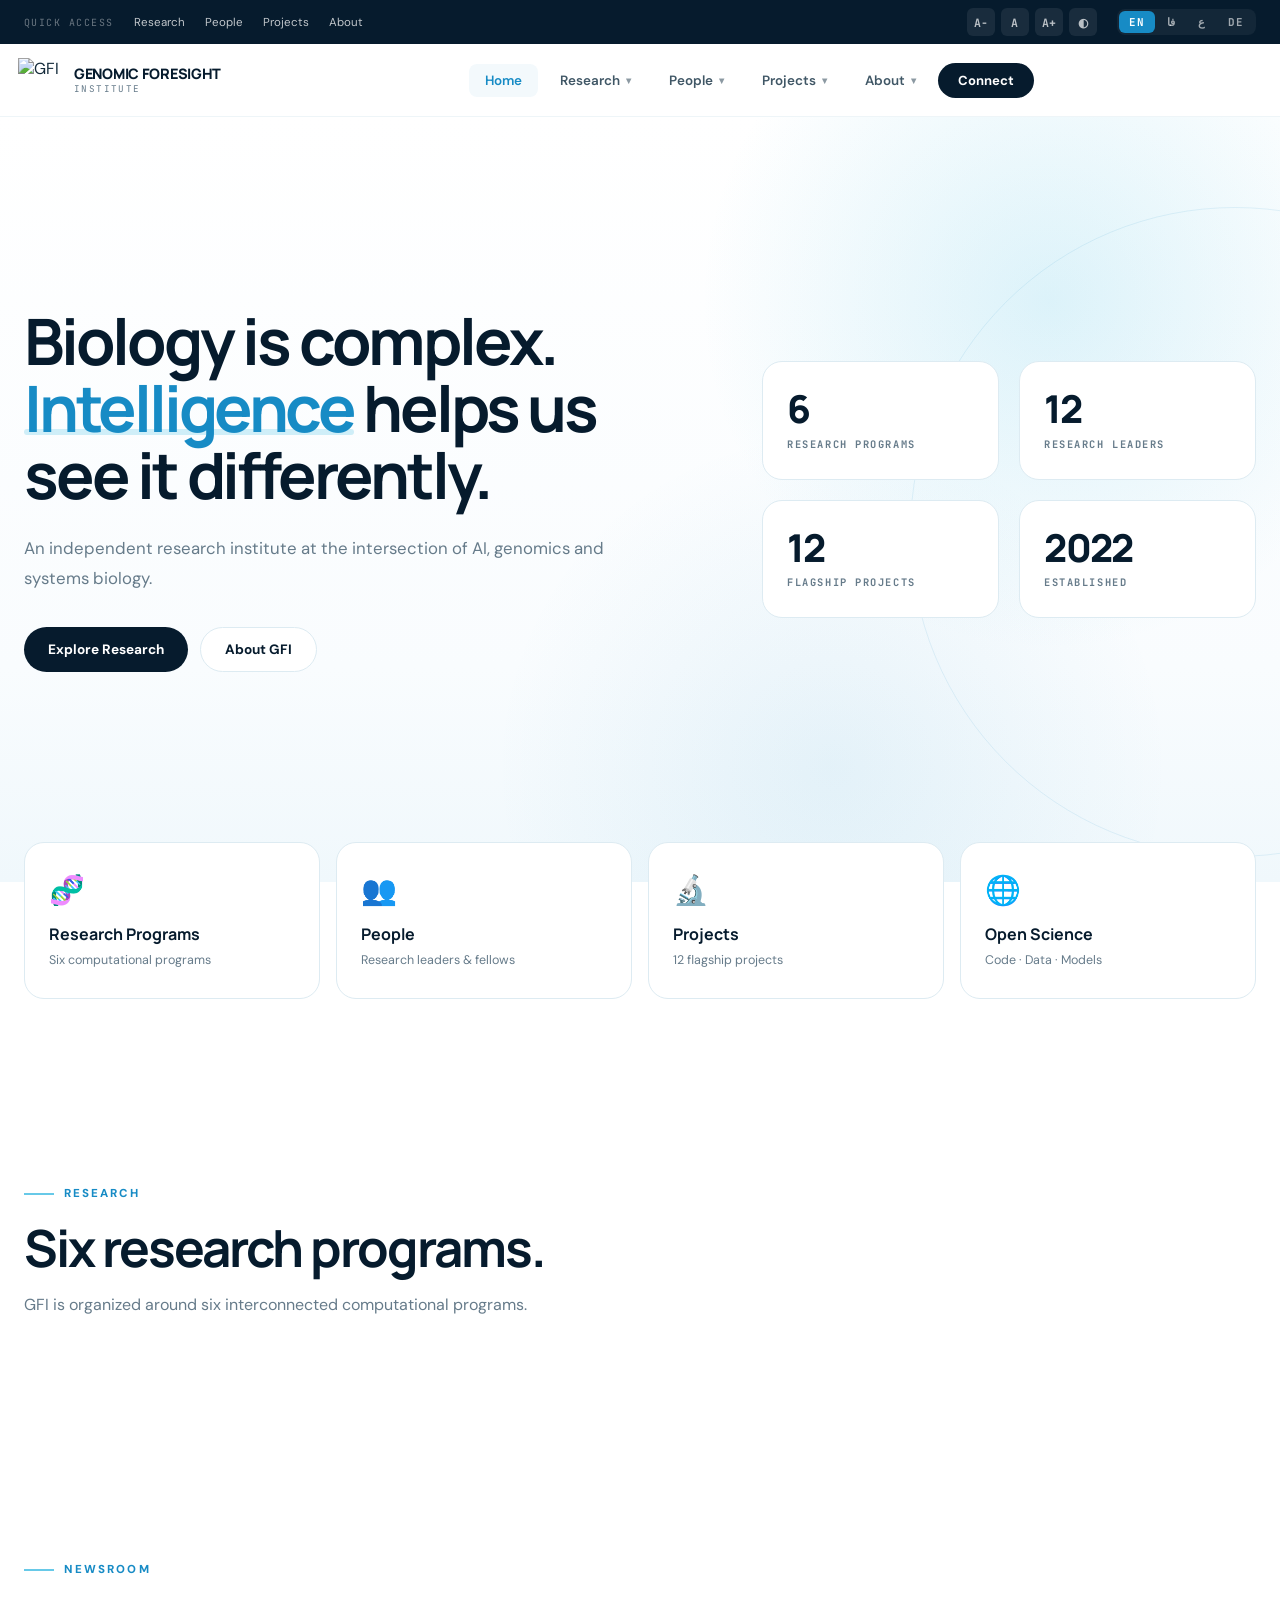
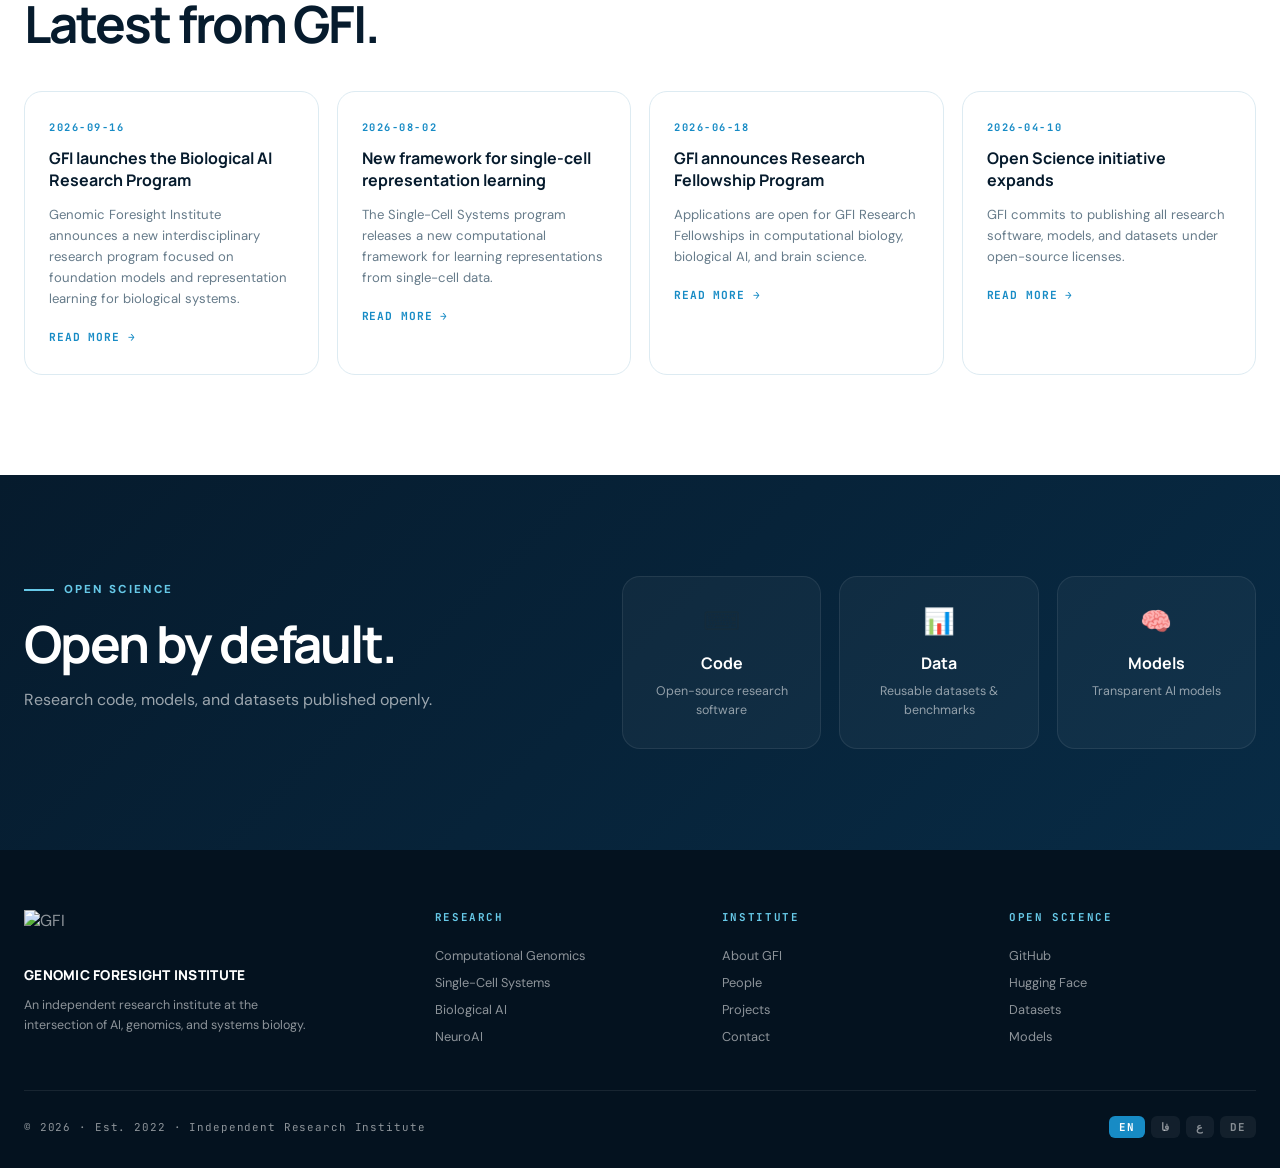
==== commit c49607ba: "Update index.html" ====
--- a/index.html
+++ b/index.html
@@ -1,18 +1,13 @@
 <!DOCTYPE html>
 <html lang="en" dir="ltr">
 <head>
-<meta charset="UTF-8">
-<meta name="viewport" content="width=device-width, initial-scale=1.0">
-<title>Genomic Foresight Institute | GFI</title>
-<meta name="description" content="Genomic Foresight Institute — An independent research institute at the intersection of AI, genomics and systems biology.">
-<link rel="preconnect" href="https://fonts.googleapis.com">
-<link rel="preconnect" href="https://fonts.gstatic.com" crossorigin>
-<link href="https://fonts.googleapis.com/css2?family=DM+Sans:wght@400;500;600;700&family=Manrope:wght@400;500;600;700;800&family=JetBrains+Mono:wght@400;500;700&family=Vazirmatn:wght@400;500;600;700;800&display=swap" rel="stylesheet">
-<link rel="stylesheet" href="assets/css/style.css">
-<link rel="stylesheet" href="assets/css/header.css">
-<link rel="stylesheet" href="assets/css/accessibility.css">
-<link rel="stylesheet" href="assets/css/home.css">
+    <meta charset="UTF-8">
+    <meta name="viewport" content="width=device-width, initial-scale=1.0">
+    <title>...</title>
+    <meta name="description" content="...">
+    <link rel="stylesheet" href="style.css">
 </head>
+     <script src="app.js"></script>
 <body>
 
 <!-- =========================================================
--- a/style.css
+++ b/style.css
@@ -0,0 +1,1105 @@
+/* =========================================================
+   GFI — Unified Stylesheet
+   Genomic Foresight Institute
+========================================================= */
+
+/* ===== FONTS ===== */
+@import url('https://fonts.googleapis.com/css2?family=DM+Sans:wght@400;500;600;700&family=Manrope:wght@400;500;600;700;800&family=JetBrains+Mono:wght@400;500;700&family=Vazirmatn:wght@400;500;600;700;800&display=swap');
+
+/* ===== RESET ===== */
+*, *::before, *::after { margin: 0; padding: 0; box-sizing: border-box; }
+html { scroll-behavior: smooth; -webkit-text-size-adjust: 100%; }
+body {
+    font-family: "DM Sans", -apple-system, BlinkMacSystemFont, sans-serif;
+    color: #142B3B;
+    background: #FFFFFF;
+    line-height: 1.7;
+    overflow-x: hidden;
+    -webkit-font-smoothing: antialiased;
+}
+img, svg { display: block; max-width: 100%; }
+a { color: inherit; text-decoration: none; }
+button { font-family: inherit; cursor: pointer; border: none; background: none; }
+
+/* ===== VARIABLES ===== */
+:root {
+    --navy: #061B2D;
+    --navy-2: #082B45;
+    --blue: #178BC5;
+    --blue-dark: #0874AA;
+    --sky: #67C9E8;
+    --sky-light: #BCEBF7;
+    --white: #FFFFFF;
+    --paper: #F9FCFE;
+    --ice: #F0F8FC;
+    --text: #142B3B;
+    --muted: #667B8A;
+    --line: #DDEBF2;
+    --radius: 24px;
+    --shadow: 0 25px 70px rgba(6, 27, 45, .10);
+    --max: 1240px;
+}
+
+.container {
+    width: min(var(--max), calc(100% - 48px));
+    margin: 0 auto;
+}
+.section { padding: 100px 0; }
+
+.section-label {
+    display: inline-flex;
+    align-items: center;
+    gap: 10px;
+    color: var(--blue);
+    font-size: .72rem;
+    font-weight: 800;
+    letter-spacing: .18em;
+    text-transform: uppercase;
+    margin-bottom: 18px;
+}
+.section-label::before {
+    content: "";
+    width: 30px;
+    height: 2px;
+    background: var(--sky);
+}
+.section-title {
+    font-family: "Manrope", sans-serif;
+    font-size: clamp(2rem, 4vw, 3.2rem);
+    line-height: 1.1;
+    letter-spacing: -.04em;
+    color: var(--navy);
+    max-width: 850px;
+    margin-bottom: 18px;
+}
+.section-description {
+    max-width: 720px;
+    color: var(--muted);
+    font-size: 1rem;
+    margin-bottom: 40px;
+}
+
+/* ===== TOP BAR ===== */
+.top-bar {
+    background: var(--navy);
+    color: rgba(255,255,255,.75);
+    font-size: .72rem;
+    padding: 8px 0;
+    position: relative;
+    z-index: 1001;
+}
+.top-bar-inner {
+    display: flex;
+    align-items: center;
+    justify-content: space-between;
+    gap: 20px;
+    flex-wrap: wrap;
+}
+.top-bar-left {
+    display: flex;
+    align-items: center;
+    gap: 20px;
+    flex-wrap: wrap;
+}
+.top-bar-label {
+    color: rgba(255,255,255,.4);
+    font-family: "JetBrains Mono", monospace;
+    font-size: .62rem;
+    letter-spacing: .15em;
+    text-transform: uppercase;
+}
+.top-bar-left a { color: rgba(255,255,255,.75); transition: .25s; }
+.top-bar-left a:hover { color: var(--sky); }
+.top-bar-right { display: flex; align-items: center; gap: 20px; }
+
+.a11y-controls { display: flex; align-items: center; gap: 6px; }
+.a11y-btn {
+    width: 28px;
+    height: 28px;
+    display: grid;
+    place-items: center;
+    background: rgba(255,255,255,.08);
+    color: rgba(255,255,255,.7);
+    border-radius: 6px;
+    font-family: "JetBrains Mono", monospace;
+    font-size: .72rem;
+    font-weight: 700;
+    transition: .25s;
+}
+.a11y-btn:hover, .a11y-btn.active { background: var(--blue); color: white; }
+
+.lang-switcher {
+    display: flex;
+    align-items: center;
+    gap: 2px;
+    background: rgba(255,255,255,.05);
+    border-radius: 8px;
+    padding: 2px;
+}
+.lang-btn {
+    padding: 4px 10px;
+    background: transparent;
+    color: rgba(255,255,255,.6);
+    font-family: "JetBrains Mono", monospace;
+    font-size: .68rem;
+    font-weight: 700;
+    letter-spacing: .08em;
+    border-radius: 6px;
+    transition: .25s;
+}
+.lang-btn:hover { color: white; }
+.lang-btn.active { background: var(--blue); color: white; }
+
+/* ===== HEADER ===== */
+.site-header {
+    position: sticky;
+    top: 0;
+    z-index: 1000;
+    padding: 14px 0;
+    background: rgba(255,255,255,.92);
+    backdrop-filter: blur(20px);
+    -webkit-backdrop-filter: blur(20px);
+    border-bottom: 1px solid rgba(221,235,242,.5);
+    transition: .3s;
+}
+.site-header.scrolled {
+    padding: 8px 0;
+    box-shadow: 0 8px 35px rgba(6,27,45,.07);
+}
+.navbar {
+    width: min(1320px, calc(100% - 36px));
+    margin: 0 auto;
+    display: flex;
+    align-items: center;
+    justify-content: space-between;
+    gap: 20px;
+}
+.brand {
+    display: flex;
+    align-items: center;
+    gap: 12px;
+    flex-shrink: 0;
+}
+.brand-logo {
+    width: 44px;
+    height: 44px;
+    object-fit: contain;
+}
+.brand-text { display: flex; flex-direction: column; line-height: 1.1; }
+.brand-name {
+    font-family: "Manrope", sans-serif;
+    font-size: .9rem;
+    font-weight: 800;
+    color: var(--navy);
+    letter-spacing: -.02em;
+}
+.brand-sub {
+    font-family: "JetBrains Mono", monospace;
+    font-size: .58rem;
+    color: var(--muted);
+    text-transform: uppercase;
+    letter-spacing: .15em;
+    margin-top: 2px;
+}
+
+.nav-links {
+    display: flex;
+    align-items: center;
+    gap: 6px;
+    flex: 1;
+    justify-content: center;
+}
+.nav-item {
+    padding: 8px 16px;
+    font-size: .84rem;
+    font-weight: 600;
+    color: #405766;
+    border-radius: 8px;
+    transition: .25s;
+    display: inline-flex;
+    align-items: center;
+    gap: 6px;
+}
+.nav-item:hover, .nav-item.active { color: var(--blue); background: rgba(23,139,197,.05); }
+.dropdown-arrow { font-size: .6rem; opacity: .6; transition: transform .3s; }
+.nav-dropdown { position: relative; }
+.nav-dropdown:hover .dropdown-arrow { transform: rotate(180deg); opacity: 1; }
+.dropdown-menu {
+    position: absolute;
+    top: calc(100% + 8px);
+    left: 50%;
+    transform: translateX(-50%) translateY(-8px);
+    min-width: 260px;
+    background: white;
+    border: 1px solid var(--line);
+    border-radius: 14px;
+    padding: 8px;
+    box-shadow: 0 20px 50px rgba(6,27,45,.12);
+    opacity: 0;
+    visibility: hidden;
+    transition: .3s;
+    z-index: 100;
+}
+.nav-dropdown:hover .dropdown-menu {
+    opacity: 1;
+    visibility: visible;
+    transform: translateX(-50%) translateY(0);
+}
+.dropdown-menu a {
+    display: block;
+    padding: 10px 14px;
+    font-size: .82rem;
+    font-weight: 500;
+    color: #405766;
+    border-radius: 8px;
+    transition: .2s;
+}
+.dropdown-menu a:hover { background: var(--ice); color: var(--blue); }
+.nav-button {
+    background: var(--navy);
+    color: white !important;
+    padding: 9px 20px;
+    border-radius: 50px;
+    font-size: .82rem;
+    font-weight: 700;
+    transition: .3s;
+}
+.nav-button:hover { background: var(--blue); transform: translateY(-2px); }
+
+/* ===== HAMBURGER (سه خط) ===== */
+.menu-toggle {
+    display: none;
+    width: 42px;
+    height: 42px;
+    border-radius: 12px;
+    background: rgba(23,139,197,.08);
+    flex-direction: column;
+    align-items: center;
+    justify-content: center;
+    gap: 5px;
+    transition: .3s;
+}
+.menu-toggle span {
+    display: block;
+    width: 20px;
+    height: 2px;
+    background: var(--navy);
+    border-radius: 4px;
+    transition: .3s;
+}
+.menu-toggle:hover { background: rgba(23,139,197,.15); }
+
+/* ===== MOBILE DRAWER ===== */
+.overlay {
+    position: fixed;
+    inset: 0;
+    background: rgba(4,17,28,.5);
+    backdrop-filter: blur(4px);
+    opacity: 0;
+    visibility: hidden;
+    transition: .3s;
+    z-index: 1100;
+}
+.overlay.active { opacity: 1; visibility: visible; }
+.mobile-drawer {
+    position: fixed;
+    top: 0;
+    right: -100%;
+    width: min(360px, 88%);
+    height: 100vh;
+    background: white;
+    z-index: 1200;
+    padding: 28px;
+    transition: right .4s cubic-bezier(.77,0,.18,1);
+    box-shadow: -20px 0 60px rgba(0,0,0,.15);
+    display: flex;
+    flex-direction: column;
+    overflow-y: auto;
+}
+.mobile-drawer.active { right: 0; }
+.drawer-header {
+    display: flex;
+    align-items: center;
+    justify-content: space-between;
+    padding-bottom: 20px;
+    border-bottom: 1px solid var(--line);
+}
+.drawer-close {
+    width: 40px;
+    height: 40px;
+    border-radius: 12px;
+    background: var(--paper);
+    font-size: 1.5rem;
+    color: var(--navy);
+}
+.drawer-links {
+    display: flex;
+    flex-direction: column;
+    padding-top: 20px;
+    flex: 1;
+}
+.drawer-links a {
+    padding: 16px 8px;
+    font-size: 1.05rem;
+    font-weight: 600;
+    color: var(--navy);
+    border-bottom: 1px solid var(--line);
+    transition: .25s;
+}
+.drawer-links a:hover { color: var(--blue); padding-left: 16px; }
+.drawer-lang {
+    display: flex;
+    gap: 8px;
+    padding-top: 24px;
+    border-top: 1px solid var(--line);
+    margin-top: 24px;
+}
+.drawer-lang .lang-btn {
+    flex: 1;
+    padding: 10px;
+    background: var(--paper);
+    color: var(--muted);
+    font-size: .78rem;
+}
+.drawer-lang .lang-btn.active { background: var(--blue); color: white; }
+
+/* ===== HERO ===== */
+.hero {
+    min-height: 85vh;
+    display: flex;
+    align-items: center;
+    position: relative;
+    overflow: hidden;
+    background:
+        radial-gradient(circle at 82% 24%, rgba(103,201,232,.22), transparent 29%),
+        radial-gradient(circle at 65% 85%, rgba(23,139,197,.08), transparent 32%),
+        linear-gradient(180deg, #FFFFFF 0%, #F9FCFE 72%, #F0F8FC 100%);
+    padding: 80px 0 100px;
+}
+.hero::before {
+    content: "";
+    position: absolute;
+    width: 650px;
+    height: 650px;
+    border: 1px solid rgba(23,139,197,.10);
+    border-radius: 50%;
+    right: -280px;
+    top: 90px;
+    pointer-events: none;
+}
+.hero-inner { position: relative; z-index: 2; }
+.hero-grid {
+    display: grid;
+    grid-template-columns: 1.15fr .85fr;
+    gap: 70px;
+    align-items: center;
+}
+.hero-title {
+    font-family: "Manrope", sans-serif;
+    font-size: clamp(2.4rem, 5vw, 4.4rem);
+    line-height: 1.05;
+    letter-spacing: -.05em;
+    color: var(--navy);
+    margin-bottom: 26px;
+}
+.hero-title em {
+    color: var(--blue);
+    font-style: normal;
+    position: relative;
+    display: inline-block;
+}
+.hero-title em::after {
+    content: "";
+    position: absolute;
+    bottom: 6px;
+    left: 0;
+    width: 100%;
+    height: 6px;
+    background: rgba(103,201,232,.3);
+    border-radius: 4px;
+    z-index: -1;
+}
+.hero-text {
+    color: var(--muted);
+    font-size: 1.05rem;
+    max-width: 580px;
+    line-height: 1.75;
+    margin-bottom: 34px;
+}
+.hero-actions { display: flex; gap: 12px; flex-wrap: wrap; }
+
+.btn {
+    display: inline-flex;
+    align-items: center;
+    justify-content: center;
+    gap: 8px;
+    padding: 13px 24px;
+    border-radius: 50px;
+    font-size: .85rem;
+    font-weight: 700;
+    transition: .3s;
+}
+.btn-primary {
+    background: var(--navy);
+    color: white;
+}
+.btn-primary:hover {
+    background: var(--blue);
+    transform: translateY(-2px);
+    box-shadow: 0 12px 30px rgba(23,139,197,.25);
+}
+.btn-outline {
+    background: white;
+    border: 1px solid var(--line);
+    color: var(--navy);
+}
+.btn-outline:hover {
+    border-color: var(--blue);
+    color: var(--blue);
+    transform: translateY(-2px);
+}
+
+/* ===== HERO STATS ===== */
+.hero-stats {
+    display: grid;
+    grid-template-columns: 1fr 1fr;
+    gap: 20px;
+}
+.hero-stat {
+    background: white;
+    border: 1px solid var(--line);
+    border-radius: 20px;
+    padding: 28px 24px;
+    transition: .35s;
+}
+.hero-stat:hover {
+    transform: translateY(-4px);
+    box-shadow: 0 20px 50px rgba(6,27,45,.08);
+    border-color: rgba(23,139,197,.2);
+}
+.hero-stat-number {
+    font-family: "Manrope", sans-serif;
+    font-size: 2.4rem;
+    font-weight: 800;
+    color: var(--navy);
+    letter-spacing: -.04em;
+    line-height: 1;
+    margin-bottom: 8px;
+}
+.hero-stat-label {
+    font-family: "JetBrains Mono", monospace;
+    font-size: .65rem;
+    font-weight: 700;
+    color: var(--muted);
+    text-transform: uppercase;
+    letter-spacing: .15em;
+}
+
+/* ===== QUICK ACCESS ===== */
+.quick-access { padding: 0 0 80px; margin-top: -40px; position: relative; z-index: 3; }
+.quick-grid {
+    display: grid;
+    grid-template-columns: repeat(4, 1fr);
+    gap: 16px;
+}
+.quick-card {
+    background: white;
+    border: 1px solid var(--line);
+    border-radius: 20px;
+    padding: 28px 24px;
+    transition: .35s;
+}
+.quick-card:hover {
+    transform: translateY(-6px);
+    box-shadow: 0 25px 60px rgba(6,27,45,.10);
+    border-color: rgba(23,139,197,.25);
+}
+.quick-icon { font-size: 1.8rem; margin-bottom: 14px; }
+.quick-title {
+    font-family: "Manrope", sans-serif;
+    font-size: 1rem;
+    font-weight: 700;
+    color: var(--navy);
+    margin-bottom: 6px;
+}
+.quick-desc { color: var(--muted); font-size: .78rem; line-height: 1.5; }
+
+/* ===== RESEARCH GRID (Home) ===== */
+.research-grid {
+    margin-top: 40px;
+    display: grid;
+    grid-template-columns: repeat(3, 1fr);
+    gap: 20px;
+}
+.research-card {
+    background: white;
+    border: 1px solid var(--line);
+    border-radius: 20px;
+    padding: 32px 28px;
+    transition: .35s;
+    position: relative;
+    overflow: hidden;
+}
+.research-card:hover {
+    transform: translateY(-8px);
+    border-color: rgba(23,139,197,.25);
+    box-shadow: 0 25px 60px rgba(6,27,45,.10);
+}
+.research-number {
+    font-family: "JetBrains Mono", monospace;
+    font-size: .72rem;
+    font-weight: 700;
+    color: var(--blue);
+    letter-spacing: .18em;
+    margin-bottom: 18px;
+}
+.research-card h3 {
+    font-family: "Manrope", sans-serif;
+    font-size: 1.15rem;
+    color: var(--navy);
+    margin-bottom: 10px;
+    line-height: 1.25;
+}
+.research-card p { color: var(--muted); font-size: .84rem; line-height: 1.65; }
+
+/* ===== NEWS ===== */
+.news-grid {
+    margin-top: 40px;
+    display: grid;
+    grid-template-columns: repeat(4, 1fr);
+    gap: 18px;
+}
+.news-card {
+    background: white;
+    border: 1px solid var(--line);
+    border-radius: 18px;
+    padding: 28px 24px;
+    transition: .35s;
+}
+.news-card:hover {
+    transform: translateY(-6px);
+    box-shadow: 0 25px 60px rgba(6,27,45,.08);
+    border-color: rgba(23,139,197,.2);
+}
+.news-date {
+    font-family: "JetBrains Mono", monospace;
+    font-size: .65rem;
+    font-weight: 700;
+    color: var(--blue);
+    letter-spacing: .15em;
+    margin-bottom: 14px;
+}
+.news-card h3 {
+    font-family: "Manrope", sans-serif;
+    font-size: 1rem;
+    color: var(--navy);
+    margin-bottom: 12px;
+    line-height: 1.35;
+}
+.news-card p { color: var(--muted); font-size: .82rem; line-height: 1.6; margin-bottom: 16px; }
+.news-link {
+    font-family: "JetBrains Mono", monospace;
+    font-size: .7rem;
+    font-weight: 700;
+    color: var(--blue);
+    letter-spacing: .08em;
+    text-transform: uppercase;
+}
+.news-link:hover { color: var(--navy); }
+
+/* ===== OPEN SCIENCE STRIP ===== */
+.open-science-strip {
+    background: linear-gradient(135deg, #061B2D, #082B45);
+    padding: 100px 0;
+    position: relative;
+    overflow: hidden;
+}
+.os-grid {
+    display: grid;
+    grid-template-columns: 1fr 1.2fr;
+    gap: 70px;
+    align-items: center;
+}
+.os-copy .section-label { color: var(--sky); }
+.os-copy .section-label::before { background: var(--sky); }
+.os-copy .section-title { color: white; }
+.os-copy .section-description { color: rgba(255,255,255,.6); }
+.os-pillars { display: grid; grid-template-columns: repeat(3, 1fr); gap: 18px; }
+.os-pillar {
+    background: rgba(255,255,255,.04);
+    border: 1px solid rgba(255,255,255,.08);
+    border-radius: 18px;
+    padding: 28px 22px;
+    transition: .35s;
+    text-align: center;
+}
+.os-pillar:hover {
+    border-color: rgba(103,201,232,.3);
+    background: rgba(103,201,232,.06);
+    transform: translateY(-6px);
+}
+.os-icon { font-size: 1.6rem; margin-bottom: 14px; }
+.os-pillar h3 {
+    font-family: "Manrope", sans-serif;
+    font-size: 1rem;
+    color: white;
+    margin-bottom: 8px;
+}
+.os-pillar p { color: rgba(255,255,255,.55); font-size: .78rem; line-height: 1.5; }
+
+/* ===== PAGE HERO ===== */
+.page-hero {
+    padding: 160px 0 60px;
+    background:
+        radial-gradient(circle at 82% 24%, rgba(103,201,232,.15), transparent 35%),
+        linear-gradient(180deg, #FFFFFF 0%, #F9FCFE 100%);
+    position: relative;
+    overflow: hidden;
+}
+.page-hero-inner { position: relative; z-index: 2; max-width: 900px; }
+.page-hero-title {
+    font-family: "Manrope", sans-serif;
+    font-size: clamp(2.2rem, 4.5vw, 3.8rem);
+    line-height: 1.08;
+    letter-spacing: -.05em;
+    color: var(--navy);
+    margin-bottom: 22px;
+}
+.page-hero-desc { color: var(--muted); font-size: 1.05rem; max-width: 680px; line-height: 1.75; }
+
+/* ===== PEOPLE CARDS ===== */
+.people-grid {
+    margin-top: 40px;
+    display: grid;
+    grid-template-columns: repeat(3, 1fr);
+    gap: 22px;
+}
+.person-card {
+    background: white;
+    border: 1px solid var(--line);
+    border-radius: 22px;
+    padding: 32px 26px;
+    transition: .35s;
+}
+.person-card:hover {
+    transform: translateY(-8px);
+    border-color: rgba(23,139,197,.25);
+    box-shadow: 0 25px 60px rgba(6,27,45,.10);
+}
+.person-avatar {
+    width: 76px;
+    height: 76px;
+    border-radius: 50%;
+    display: grid;
+    place-items: center;
+    background: linear-gradient(135deg, var(--navy), var(--blue));
+    color: white;
+    font-family: "Manrope", sans-serif;
+    font-size: 1.4rem;
+    font-weight: 800;
+    margin-bottom: 20px;
+    box-shadow: 0 12px 30px rgba(23,139,197,.25);
+}
+.person-card h3 {
+    font-family: "Manrope", sans-serif;
+    font-size: 1.1rem;
+    color: var(--navy);
+    margin-bottom: 8px;
+}
+.person-role {
+    color: var(--blue);
+    font-family: "JetBrains Mono", monospace;
+    font-size: .68rem;
+    font-weight: 700;
+    text-transform: uppercase;
+    letter-spacing: .12em;
+    margin-bottom: 10px;
+}
+.person-program, .person-field { color: var(--muted); font-size: .82rem; line-height: 1.6; }
+.person-field { padding-top: 12px; margin-top: 12px; border-top: 1px solid var(--line); font-size: .78rem; }
+
+/* Director Card */
+.director-card {
+    margin-top: 30px;
+    background: linear-gradient(145deg, #FFFFFF, #F0F8FC);
+    border: 1px solid rgba(23,139,197,.25);
+    border-radius: 28px;
+    padding: 48px 44px;
+    display: grid;
+    grid-template-columns: auto 1fr;
+    gap: 40px;
+    align-items: center;
+    position: relative;
+    overflow: hidden;
+}
+.director-card::before {
+    content: "";
+    position: absolute;
+    top: 0;
+    left: 0;
+    width: 5px;
+    height: 100%;
+    background: linear-gradient(180deg, var(--blue), var(--sky));
+}
+.director-avatar {
+    width: 130px;
+    height: 130px;
+    border-radius: 50%;
+    display: grid;
+    place-items: center;
+    background: linear-gradient(135deg, var(--navy), var(--blue));
+    color: white;
+    font-family: "Manrope", sans-serif;
+    font-size: 2.4rem;
+    font-weight: 800;
+    box-shadow: 0 20px 50px rgba(23,139,197,.35);
+}
+.director-badge {
+    display: inline-block;
+    padding: 5px 14px;
+    background: linear-gradient(135deg, var(--blue), var(--sky));
+    color: white;
+    font-family: "JetBrains Mono", monospace;
+    font-size: .62rem;
+    font-weight: 700;
+    letter-spacing: .15em;
+    border-radius: 30px;
+    margin-bottom: 14px;
+    text-transform: uppercase;
+}
+.director-name {
+    font-family: "Manrope", sans-serif;
+    font-size: 2rem;
+    color: var(--navy);
+    letter-spacing: -.03em;
+    margin-bottom: 12px;
+}
+.director-field { color: var(--muted); font-size: .95rem; line-height: 1.7; }
+
+/* ===== PROGRAMS ===== */
+.programs-list { display: flex; flex-direction: column; gap: 20px; }
+.program-item {
+    background: white;
+    border: 1px solid var(--line);
+    border-radius: 24px;
+    padding: 44px 44px 40px;
+    transition: .35s;
+    position: relative;
+    overflow: hidden;
+}
+.program-item::before {
+    content: "";
+    position: absolute;
+    top: 0;
+    left: 0;
+    width: 4px;
+    height: 100%;
+    background: linear-gradient(180deg, var(--blue), var(--sky));
+    transform: scaleY(0);
+    transform-origin: top;
+    transition: .35s;
+}
+.program-item:hover {
+    border-color: rgba(23,139,197,.25);
+    box-shadow: 0 25px 60px rgba(6,27,45,.08);
+    transform: translateY(-4px);
+}
+.program-item:hover::before { transform: scaleY(1); }
+.program-header {
+    display: grid;
+    grid-template-columns: 90px 1fr;
+    gap: 30px;
+    padding-bottom: 30px;
+    border-bottom: 1px solid var(--line);
+    margin-bottom: 30px;
+}
+.program-number {
+    font-family: "JetBrains Mono", monospace;
+    font-size: 2.2rem;
+    font-weight: 700;
+    color: var(--blue);
+    line-height: 1;
+}
+.program-title {
+    font-family: "Manrope", sans-serif;
+    font-size: clamp(1.4rem, 2.5vw, 1.9rem);
+    color: var(--navy);
+    letter-spacing: -.03em;
+    margin-bottom: 12px;
+    line-height: 1.2;
+}
+.program-desc { color: var(--muted); font-size: .95rem; line-height: 1.7; }
+.program-body { display: grid; grid-template-columns: 1fr 1fr; gap: 40px; }
+.program-section-label {
+    font-family: "JetBrains Mono", monospace;
+    font-size: .64rem;
+    font-weight: 700;
+    color: var(--blue);
+    letter-spacing: .2em;
+    text-transform: uppercase;
+    margin-bottom: 14px;
+}
+.program-pis { display: flex; flex-direction: column; gap: 8px; }
+.program-pi {
+    font-size: .92rem;
+    color: var(--navy);
+    font-weight: 600;
+    padding-left: 16px;
+    position: relative;
+}
+.program-pi::before {
+    content: "";
+    position: absolute;
+    left: 0;
+    top: 50%;
+    transform: translateY(-50%);
+    width: 6px;
+    height: 6px;
+    border-radius: 50%;
+    background: var(--sky);
+}
+.program-project {
+    display: inline-flex;
+    align-items: center;
+    gap: 10px;
+    padding: 10px 18px;
+    background: var(--ice);
+    color: var(--blue-dark);
+    border-radius: 40px;
+    font-family: "JetBrains Mono", monospace;
+    font-size: .78rem;
+    font-weight: 700;
+    transition: .3s;
+}
+.program-project:hover { background: var(--blue); color: white; gap: 14px; }
+
+/* ===== PROJECT CARDS ===== */
+.projects-grid {
+    display: grid;
+    grid-template-columns: repeat(2, 1fr);
+    gap: 24px;
+    margin-top: 40px;
+}
+.project-card {
+    background: white;
+    border: 1px solid var(--line);
+    border-radius: 24px;
+    padding: 36px 32px;
+    transition: .35s;
+}
+.project-card:hover {
+    transform: translateY(-8px);
+    border-color: rgba(23,139,197,.25);
+    box-shadow: 0 30px 70px rgba(6,27,45,.10);
+}
+.project-tag {
+    display: inline-block;
+    padding: 5px 14px;
+    background: var(--ice);
+    color: var(--blue-dark);
+    font-family: "JetBrains Mono", monospace;
+    font-size: .62rem;
+    font-weight: 700;
+    letter-spacing: .1em;
+    border-radius: 30px;
+    text-transform: uppercase;
+    margin-bottom: 18px;
+}
+.project-name {
+    font-family: "Manrope", sans-serif;
+    font-size: 1.7rem;
+    color: var(--navy);
+    letter-spacing: -.03em;
+    margin-bottom: 8px;
+}
+.project-tagline { color: var(--blue); font-size: .86rem; font-weight: 600; margin-bottom: 16px; }
+.project-desc { color: var(--muted); font-size: .88rem; line-height: 1.7; margin-bottom: 22px; }
+.project-meta {
+    padding-top: 18px;
+    border-top: 1px solid var(--line);
+    display: flex;
+    align-items: center;
+    justify-content: space-between;
+    gap: 12px;
+    flex-wrap: wrap;
+}
+.project-pi { font-size: .78rem; color: var(--muted); }
+.project-pi strong { color: var(--navy); font-weight: 700; }
+
+/* ===== APPROACH PILLARS ===== */
+.approach-grid {
+    display: grid;
+    grid-template-columns: 1fr 1.2fr;
+    gap: 80px;
+    align-items: start;
+}
+.approach-pillars { display: grid; grid-template-columns: 1fr 1fr; gap: 20px; }
+.approach-pillar {
+    background: white;
+    border: 1px solid var(--line);
+    border-radius: 20px;
+    padding: 30px 26px;
+    transition: .35s;
+}
+.approach-pillar:hover {
+    transform: translateY(-6px);
+    box-shadow: 0 20px 50px rgba(6,27,45,.08);
+    border-color: rgba(23,139,197,.2);
+}
+.pillar-number {
+    font-family: "JetBrains Mono", monospace;
+    font-size: .72rem;
+    font-weight: 700;
+    color: var(--blue);
+    letter-spacing: .18em;
+    margin-bottom: 18px;
+}
+.approach-pillar h3 {
+    font-family: "Manrope", sans-serif;
+    font-size: 1.08rem;
+    color: var(--navy);
+    margin-bottom: 10px;
+}
+.approach-pillar p { color: var(--muted); font-size: .84rem; line-height: 1.65; }
+
+/* ===== CTA ===== */
+.cta-section {
+    background: linear-gradient(135deg, #061B2D, #082B45);
+    padding: 100px 0;
+    position: relative;
+    overflow: hidden;
+}
+.cta-inner {
+    display: flex;
+    align-items: center;
+    justify-content: space-between;
+    gap: 40px;
+    flex-wrap: wrap;
+    position: relative;
+    z-index: 2;
+}
+.cta-inner h2 {
+    font-family: "Manrope", sans-serif;
+    font-size: clamp(1.6rem, 3vw, 2.4rem);
+    color: white;
+    letter-spacing: -.04em;
+    margin-bottom: 10px;
+}
+.cta-inner p { color: rgba(255,255,255,.6); font-size: .95rem; }
+.cta-actions { display: flex; gap: 12px; flex-wrap: wrap; }
+.cta-section .btn-primary { background: var(--blue); color: white; }
+.cta-section .btn-primary:hover { background: var(--sky); color: var(--navy); }
+.cta-section .btn-outline { background: transparent; border: 1px solid rgba(255,255,255,.2); color: white; }
+.cta-section .btn-outline:hover { border-color: var(--sky); color: var(--sky); }
+
+/* ===== FOOTER ===== */
+.site-footer {
+    background: #04121F;
+    color: rgba(255,255,255,.55);
+    padding: 60px 0 30px;
+}
+.footer-grid {
+    display: grid;
+    grid-template-columns: 1.5fr 1fr 1fr 1fr;
+    gap: 40px;
+    padding-bottom: 40px;
+    border-bottom: 1px solid rgba(255,255,255,.08);
+}
+.footer-logo { width: 42px; height: 42px; object-fit: contain; margin-bottom: 14px; }
+.footer-brand-name {
+    font-family: "Manrope", sans-serif;
+    font-size: .85rem;
+    font-weight: 800;
+    color: white;
+    letter-spacing: .02em;
+    margin-bottom: 12px;
+}
+.footer-brand-desc { font-size: .78rem; line-height: 1.6; max-width: 300px; }
+.footer-col-title {
+    font-family: "JetBrains Mono", monospace;
+    font-size: .68rem;
+    font-weight: 700;
+    color: var(--sky);
+    letter-spacing: .15em;
+    text-transform: uppercase;
+    margin-bottom: 18px;
+}
+.footer-col a {
+    display: block;
+    padding: 5px 0;
+    font-size: .8rem;
+    color: rgba(255,255,255,.55);
+    transition: .25s;
+}
+.footer-col a:hover { color: var(--sky); }
+.footer-bottom {
+    padding-top: 25px;
+    display: flex;
+    align-items: center;
+    justify-content: space-between;
+    gap: 20px;
+    flex-wrap: wrap;
+}
+.footer-copy {
+    font-family: "JetBrains Mono", monospace;
+    font-size: .68rem;
+    letter-spacing: .08em;
+}
+.footer-langs { display: flex; gap: 6px; }
+.footer-langs .lang-btn {
+    padding: 4px 10px;
+    background: rgba(255,255,255,.06);
+    color: rgba(255,255,255,.5);
+    font-size: .68rem;
+}
+.footer-langs .lang-btn.active { background: var(--blue); color: white; }
+
+/* ===== REVEAL ===== */
+.reveal { opacity: 0; transform: translateY(20px); transition: .8s; }
+.reveal.visible { opacity: 1; transform: translateY(0); }
+
+/* ===== RESPONSIVE ===== */
+@media (max-width: 1024px) {
+    .nav-links { display: none; }
+    .menu-toggle { display: flex; }
+    .hero-grid { grid-template-columns: 1fr; gap: 40px; }
+    .hero-stats { grid-template-columns: repeat(4, 1fr); }
+    .quick-grid { grid-template-columns: repeat(2, 1fr); }
+    .research-grid { grid-template-columns: repeat(2, 1fr); }
+    .news-grid { grid-template-columns: repeat(2, 1fr); }
+    .people-grid { grid-template-columns: repeat(2, 1fr); }
+    .projects-grid { grid-template-columns: 1fr; }
+    .os-grid, .approach-grid { grid-template-columns: 1fr; gap: 40px; }
+    .footer-grid { grid-template-columns: 1fr 1fr; }
+    .top-bar-left a { display: none; }
+}
+
+@media (max-width: 700px) {
+    .container { width: calc(100% - 30px); }
+    .section { padding: 70px 0; }
+    .hero { min-height: auto; padding: 60px 0 40px; }
+    .hero-title { font-size: clamp(2rem, 9vw, 2.8rem); }
+    .hero-stats { grid-template-columns: 1fr 1fr; }
+    .hero-stat { padding: 20px 18px; }
+    .hero-stat-number { font-size: 1.8rem; }
+    .quick-access { margin-top: 0; padding: 40px 0; }
+    .quick-grid, .research-grid, .news-grid, .people-grid { grid-template-columns: 1fr; }
+    .os-pillars, .approach-pillars { grid-template-columns: 1fr; }
+    .page-hero { padding: 120px 0 50px; }
+    .program-item { padding: 28px 22px; }
+    .program-header { grid-template-columns: 1fr; gap: 12px; }
+    .program-body { grid-template-columns: 1fr; gap: 25px; }
+    .director-card { grid-template-columns: 1fr; padding: 32px 26px; text-align: center; gap: 25px; }
+    .director-avatar { margin: 0 auto; width: 100px; height: 100px; font-size: 1.8rem; }
+    .director-name { font-size: 1.4rem; }
+    .project-card { padding: 28px 22px; }
+    .project-name { font-size: 1.3rem; }
+    .cta-inner { flex-direction: column; align-items: flex-start; }
+    .footer-grid { grid-template-columns: 1fr; gap: 30px; }
+    .footer-bottom { flex-direction: column; align-items: flex-start; }
+    .top-bar-label { display: none; }
+}
+
+@media (prefers-reduced-motion: reduce) {
+    * { animation-duration: .01ms !important; transition-duration: .01ms !important; }
+}
